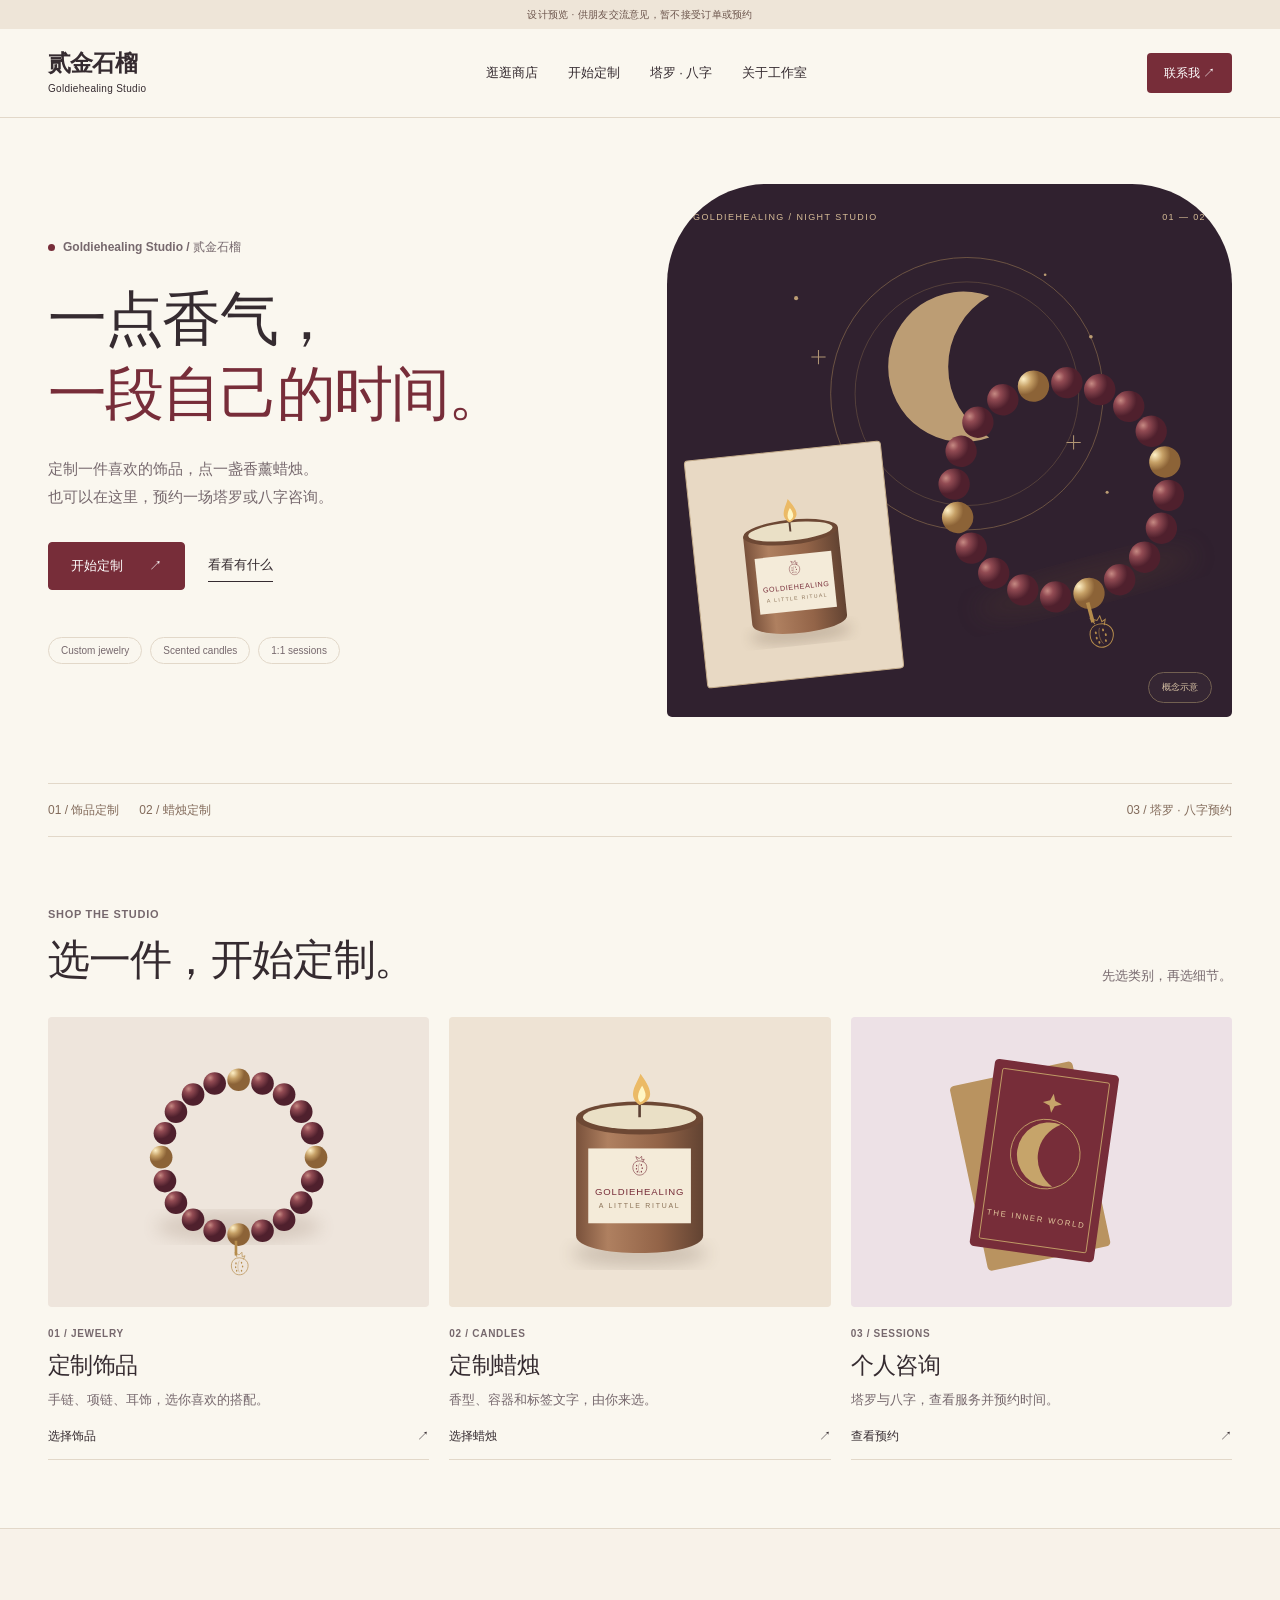
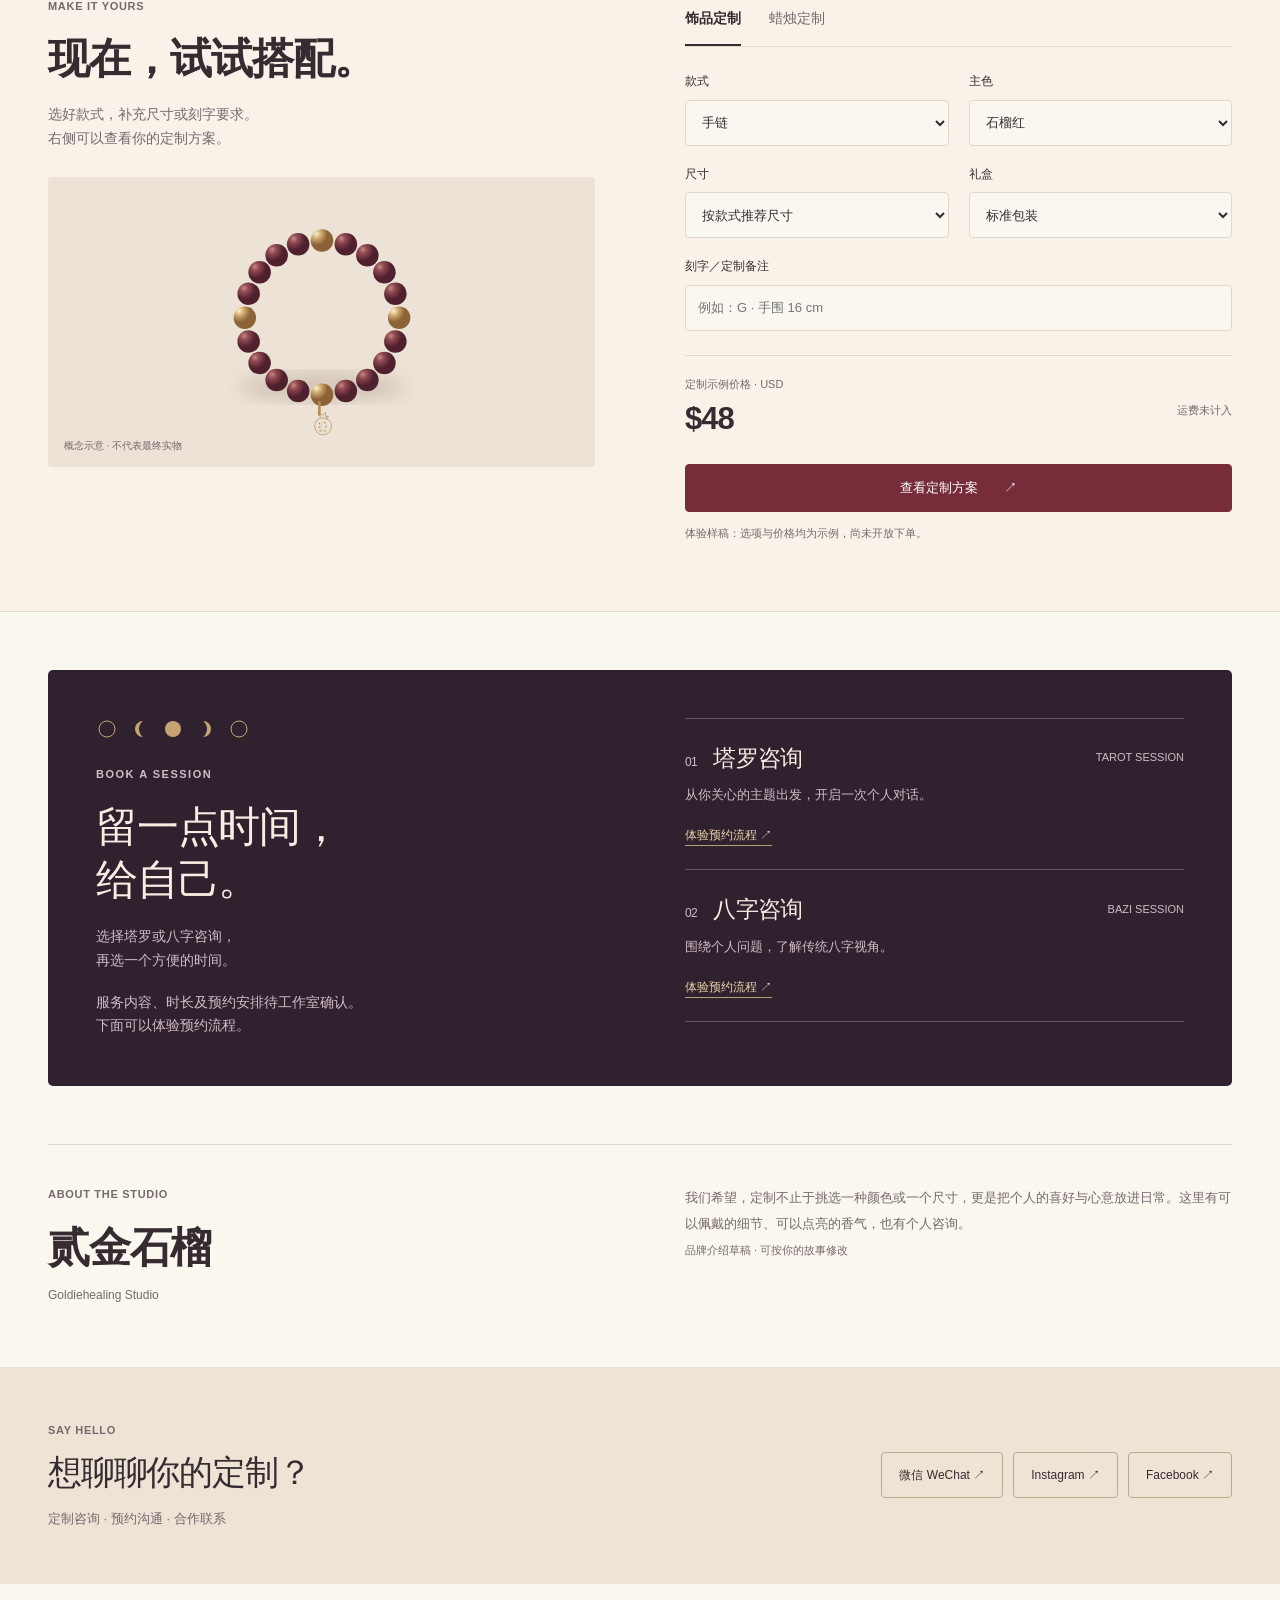
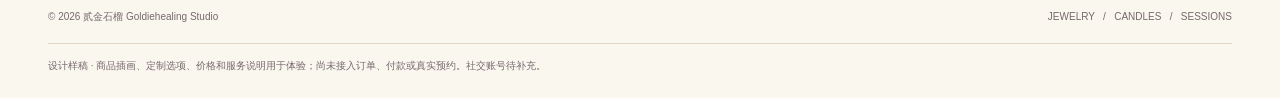
==== index.html @ edcce2a9 "Add files via upload" ====
<!doctype html>
<html lang="zh-CN">
<head>
<meta charset="utf-8"><meta name="viewport" content="width=device-width,initial-scale=1"><meta name="description" content="贰金石榴 Goldiehealing Studio · 饰品、蜡烛与个人咨询的网站设计样稿。"><meta name="robots" content="noindex,nofollow">
<title>贰金石榴 · Goldiehealing Studio</title>
<style>
:root{--paper:#faf7ef;--ink:#352b30;--muted:#76686d;--red:#772d39;--gold:#b38e50;--line:#e2d8c9;--font:-apple-system,BlinkMacSystemFont,"Helvetica Neue","PingFang SC","Microsoft YaHei",sans-serif}
*{box-sizing:border-box}html{scroll-behavior:smooth;scroll-padding-top:110px}body{margin:0;background:var(--paper);color:var(--ink);font:15px/1.7 var(--font);-webkit-font-smoothing:antialiased}button,input,select{font:inherit}button,a,input,select{touch-action:manipulation}button{cursor:pointer}a{color:inherit;text-decoration:none}button:focus-visible,a:focus-visible,input:focus-visible,select:focus-visible{outline:3px solid var(--red);outline-offset:4px}h1,h2,h3,p{margin:0}h1,h2,h3,.serif{font-family:var(--font);font-style:normal}h2{font-size:clamp(28px,3.3vw,44px);font-weight:600;line-height:1.25;letter-spacing:-1.2px}h3{font-size:23px;line-height:1.4;font-weight:550;letter-spacing:-.6px}p{color:var(--muted)}.wrap{width:min(1280px,calc(100% - 96px));margin:auto}.eyebrow{font-size:11px;font-weight:550;letter-spacing:.7px;text-transform:uppercase;margin-bottom:18px;color:var(--muted)}.header{background:#faf7eff2;backdrop-filter:blur(14px);position:sticky;top:0;z-index:10;border-bottom:1px solid var(--line)}.nav{display:flex;justify-content:space-between;align-items:center;gap:25px;min-height:88px}.brand{display:flex;align-items:center;gap:10px}.brand-mark{display:none}.brand-name{font-size:23px;letter-spacing:-.8px;font-weight:650;line-height:1.3}.brand-sub{font-size:10px;letter-spacing:.3px;margin-top:2px}.navlinks{display:flex;gap:30px;font-size:13px}.navlinks a:hover{color:var(--red)}.nav-cta{font-size:12px;background:var(--ink);color:white;padding:10px 17px;border-radius:4px}.hero{display:grid;grid-template-columns:1fr 1fr;gap:54px;align-items:center;padding:58px 0 60px}.hero h1{font-size:clamp(44px,4.6vw,68px);font-weight:600;letter-spacing:-2.8px;line-height:1.16;margin:23px 0}.hero h1 span{color:var(--red)}.hero-copy>p{font-size:15px;line-height:1.9;max-width:370px}.hero .eyebrow{display:flex;gap:8px;align-items:center;color:var(--ink);font-size:12px;text-transform:none;letter-spacing:0}.status-dot{width:7px;height:7px;border-radius:50%;background:var(--red)}.actions{display:flex;align-items:center;gap:23px;flex-wrap:wrap;margin-top:30px}.btn{display:inline-flex;align-items:center;justify-content:center;gap:26px;min-height:48px;padding:12px 22px;border:1px solid var(--red);border-radius:4px;background:var(--red);color:#fff;font-size:13px;font-weight:550}.btn:hover{background:#622231;border-color:#622231}.text-link{font-size:13px;border-bottom:1px solid var(--ink);padding:5px 0}.hero-foot{margin-top:47px;display:flex;gap:8px;flex-wrap:wrap}.hero-foot span{border:1px solid var(--line);border-radius:30px;padding:4px 12px;font-size:10px;color:var(--muted)}.hero-art{background:#ebe9ef;aspect-ratio:1.12;position:relative;overflow:hidden;border-radius:5px;padding:24px}.object-label{display:flex;align-items:center;justify-content:space-between;font-size:10px;letter-spacing:.8px;position:relative;z-index:1}.hero-object{position:absolute;width:66%;height:80%;right:-1%;top:4%;transform:rotate(-16deg)}.hero-note{position:absolute;left:24px;bottom:24px;font-size:11px;line-height:1.7;color:#525158}.hero-note strong{font-size:19px;color:var(--ink);display:block;font-weight:550;letter-spacing:-.5px}.mini-object{position:absolute;background:#e2edda;width:35%;height:48%;bottom:35px;left:25px;border-radius:4px;transform:rotate(-7deg);display:grid;place-items:center}.mini-object svg{width:100%;height:100%}.hero-badge{position:absolute;right:20px;bottom:20px;border-radius:30px;padding:7px 13px;background:#fff;font-size:10px}.ribbon{border-top:1px solid var(--line);border-bottom:1px solid var(--line);display:flex;justify-content:space-between;gap:20px;padding:16px 0;font-size:12px;color:var(--muted)}.ribbon span:last-child{margin-left:auto}.section{padding:68px 0}.section-head{display:flex;align-items:end;justify-content:space-between;gap:24px;margin-bottom:30px}.section-head p{font-size:13px}.section-head .eyebrow{margin-bottom:10px}.cards{display:grid;grid-template-columns:repeat(3,1fr);gap:20px}.card-art{height:290px;display:grid;place-items:center;overflow:hidden;border-radius:4px;background:#eee5dc;transition:background .2s}.card:nth-child(2) .card-art{background:#eee3d4}.card:nth-child(3) .card-art{background:#ede1e6}.card-art svg{width:90%;height:90%;transition:transform .25s}.card-art:hover svg{transform:scale(1.04)}.card-body{padding:18px 0 0}.card-body .eyebrow{font-size:10px;margin-bottom:7px}.card-body p{font-size:13px;margin:8px 0 15px}.card-link{font-size:12px;display:flex;justify-content:space-between;align-items:center;border-bottom:1px solid var(--line);padding-bottom:12px}.custom-section{background:#fff;border-top:1px solid var(--line);border-bottom:1px solid var(--line)}.custom-grid{display:grid;grid-template-columns:1fr 1fr;gap:90px;align-items:start}.custom-intro p{font-size:14px;margin-top:17px}.preview{position:relative;margin-top:26px;min-height:290px;background:#eee6dd;border-radius:4px;display:grid;place-items:center}.preview svg{width:260px;height:260px}.preview-caption{position:absolute;bottom:13px;left:16px;font-size:10px;color:var(--muted)}.tabs{display:flex;border-bottom:1px solid var(--line);gap:28px;margin-bottom:24px}.tab{padding:10px 0 14px;border:0;border-bottom:2px solid transparent;background:none;font-size:14px;color:var(--muted)}.tab.active{border-bottom-color:var(--ink);color:var(--ink);font-weight:600}.form-grid{display:grid;grid-template-columns:1fr 1fr;gap:18px 20px}.field{display:flex;flex-direction:column;gap:8px;font-size:12px}.field.full{grid-column:1/-1}.field input,.field select{font-size:13px;width:100%;min-width:0;background:#faf7f1;border:1px solid var(--line);border-radius:4px;padding:10px 12px;height:46px;color:var(--ink)}.price-row{display:flex;justify-content:space-between;align-items:center;padding-top:19px;margin:24px 0 18px;border-top:1px solid var(--line)}.price{font-family:var(--font);font-size:31px;font-weight:550;letter-spacing:-1px}.small{font-size:11px;color:var(--muted)}.wide{width:100%}.booking{display:grid;grid-template-columns:1fr 1fr;gap:90px}.booking-copy p{font-size:14px;margin-top:18px;max-width:350px}.service{padding:23px 0;border-bottom:1px solid var(--line)}.service:first-child{border-top:1px solid var(--line)}.service-heading{display:flex;justify-content:space-between;align-items:center;gap:10px}.service-number{font:12px var(--font);color:var(--muted);margin-right:16px}.service p{font-size:13px;margin:10px 0 15px}.service button{padding:0;border:0;border-bottom:1px solid var(--ink);background:none;font-size:12px;color:var(--ink)}.about{display:grid;grid-template-columns:1fr 1fr;gap:90px;border-top:1px solid var(--line);padding:40px 0 60px}.about p{font-size:13px;line-height:2}.about .serif{font-size:12px;margin-top:8px}.contact{background:#eee4d6;padding:54px 0;color:var(--ink)}.contact-grid{display:flex;justify-content:space-between;align-items:center;gap:35px}.contact h2{font-size:34px}.contact .eyebrow{margin-bottom:12px}.socials{display:flex;gap:10px;flex-wrap:wrap}.socials button{border:1px solid #beaa8c;background:none;color:var(--ink);border-radius:4px;padding:12px 17px;font-size:12px;min-height:46px}.socials button:hover{background:#e1d2bd}footer{font-size:10px;color:var(--muted);padding:24px 0}.footer-row{display:flex;justify-content:space-between;gap:20px}.notice{font-size:10px;border-top:1px solid var(--line);padding-top:13px;margin-top:18px}dialog{border:1px solid var(--line);border-radius:8px;padding:28px;background:#fff;color:var(--ink);width:min(480px,calc(100% - 32px));max-height:90vh;overflow:auto}dialog::backdrop{background:#20222266;backdrop-filter:blur(4px)}.dialog-head{display:flex;justify-content:space-between;align-items:center;gap:14px;margin-bottom:20px}.close{border:0;background:none;font-size:27px;padding:4px 8px}.summary{padding:17px;background:#f4ede3;white-space:pre-line;margin:18px 0;font-size:14px;border-radius:4px}.dialog-note{font-size:12px;margin:14px 0}#booking-result{font-size:13px;color:var(--red);margin-top:15px}[hidden]{display:none!important}
@media(min-width:1500px){.hero{padding:80px 0}.hero h1{font-size:72px}}@media(max-width:950px){.wrap{width:calc(100% - 48px)}.navlinks{gap:18px}.hero{gap:30px}.hero h1{font-size:45px}.custom-grid,.booking,.about{gap:40px}.card-art{height:240px}.contact-grid{align-items:start;flex-direction:column}.hero-note{display:none}.mini-object{bottom:22px}.hero-art{padding:18px}}@media(max-width:650px){html{scroll-padding-top:145px}.wrap{width:calc(100% - 36px)}.nav{flex-wrap:wrap;gap:15px;min-height:105px;padding:16px 0 12px}.brand-name{font-size:22px}.brand-sub{font-size:9px}.navlinks{order:3;width:100%;justify-content:space-between;gap:8px;font-size:12px}.nav-cta{padding:8px 12px;font-size:11px}.hero{grid-template-columns:1fr;padding:32px 0;gap:28px}.hero h1{font-size:46px;letter-spacing:-2px;margin:18px 0}.hero-copy>p{font-size:14px}.hero-foot{margin-top:22px}.hero-art{aspect-ratio:1.2}.hero-note{display:block;left:18px;bottom:15px;font-size:9px}.hero-note strong{font-size:15px}.mini-object{bottom:32px;left:18px}.hero-badge{font-size:9px;right:13px;bottom:13px}.hero-object{right:0}.ribbon{font-size:10px;gap:8px;padding:13px 0}.ribbon span:last-child{margin-left:0}.section{padding:45px 0}.section-head{align-items:start;gap:12px}.section-head p{font-size:11px;max-width:120px}.section-head h2{font-size:29px}.cards{grid-template-columns:1fr;gap:23px}.card{display:grid;grid-template-columns:44% 1fr;gap:17px;align-items:center}.card-art{height:185px}.card-body{padding:0}.card-body h3{font-size:21px}.card-body p{font-size:12px;margin:8px 0 12px}.card-body .eyebrow{font-size:9px}.card-link{font-size:11px}.custom-grid,.booking,.about{grid-template-columns:1fr;gap:28px}.custom-intro h2 br{display:none}.preview{min-height:250px}.preview svg{width:235px;height:235px}.form-grid{gap:15px}.booking-copy h2{font-size:32px}.service-heading h3{font-size:22px}.about{padding:30px 0 40px;gap:18px}.contact{padding:38px 0}.contact h2{font-size:29px}.socials{gap:8px}.socials button{padding:10px 13px}.footer-row{flex-direction:column;gap:8px}}
@media(prefers-reduced-motion:reduce){html{scroll-behavior:auto}.card-art svg{transition:none}}

/* Warm palette with a moonlit studio atmosphere. */
.nav-cta{background:var(--red)}.hero{padding-top:66px;padding-bottom:66px}.hero h1{font-weight:500;letter-spacing:-1.8px;line-height:1.28}.hero .eyebrow{color:var(--muted)}.hero-art{background:#30212f;aspect-ratio:1.06;border-radius:100px 100px 5px 5px;padding:26px;color:#e9d9bb}.object-label{font-size:9px;letter-spacing:1.4px;color:#d6bc97}.hero-object{width:64%;height:73%;right:-2%;top:22%;z-index:2;transform:rotate(-15deg)}.mini-object{background:#e8d9c4;width:35%;height:43%;bottom:38px;left:28px;z-index:2;transform:rotate(-6deg);border:1px solid #c5ad8c}.hero-badge{background:#352633;color:#dac5a7;border:1px solid #726051;z-index:3;bottom:14px;font-size:9px}.moon-scene{position:absolute;inset:8% 6%;width:88%;height:82%;opacity:.88}.ribbon{color:#826a5a}.custom-section{background:#f8f2e9}.preview{background:#ece2d6}.booking{background:#30212f;color:#f7ede2;border-radius:5px;margin-top:58px;margin-bottom:58px;padding:48px}.booking h2{font-weight:450}.booking p,.booking .small,.booking .eyebrow,.booking .service-number{color:#d2bcc6}.booking .service{border-color:#64505e}.booking .service button{color:#ead3ab;border-color:#b99c74}.booking .eyebrow{letter-spacing:1.5px}.section-head h2{font-weight:500}.contact h2{font-weight:500}.moon-phases{display:block;margin-bottom:25px;width:154px;height:22px;color:#c6a373}.review-banner{text-align:center;font-size:10px;background:#eee5d8;color:#6c554c;padding:6px 14px;letter-spacing:.3px}
@media(max-width:950px){.booking{gap:32px;padding:32px}.hero-art{padding:20px;border-radius:65px 65px 4px 4px}}
@media(max-width:650px){.hero{padding:30px 0}.hero h1{font-size:43px}.hero-art{aspect-ratio:1.13;border-radius:75px 75px 4px 4px}.mini-object{left:22px;bottom:32px}.booking{padding:27px 22px;margin-top:34px;margin-bottom:34px}.hero-object{top:19%}.review-banner{font-size:9px}}
</style>
</head>
<body>
<div class="review-banner">设计预览 · 供朋友交流意见，暂不接受订单或预约</div>
<svg aria-hidden="true" style="position:absolute;width:0;height:0;overflow:hidden"><defs>
<radialGradient id="redBead" cx="30%" cy="25%"><stop stop-color="#c68a83"/><stop offset=".36" stop-color="#924b53"/><stop offset="1" stop-color="#4f202d"/></radialGradient>
<radialGradient id="goldBead" cx="25%" cy="20%"><stop stop-color="#fff1c7"/><stop offset=".5" stop-color="#c6a066"/><stop offset="1" stop-color="#8c6337"/></radialGradient>
<linearGradient id="glass"><stop stop-color="#79513b"/><stop offset=".25" stop-color="#af8060"/><stop offset=".65" stop-color="#936448"/><stop offset="1" stop-color="#624332"/></linearGradient>
<linearGradient id="bg" x2="1" y2="1"><stop stop-color="#f1e7d9"/><stop offset="1" stop-color="#cbb399"/></linearGradient>
<filter id="shadow"><feGaussianBlur stdDeviation="10"/></filter>
<symbol id="pomegranate" viewBox="0 0 60 70"><path d="M23 16 17 3 29 10 37 2 38 15 46 12 41 23" fill="none" stroke="currentColor" stroke-width="2"/><path d="M30 18C4 17 1 48 15 61c9 9 26 8 35-5C61 39 53 19 30 18Z" fill="none" stroke="currentColor" stroke-width="2"/><path d="M30 26c-6 9-6 26 0 34" fill="none" stroke="currentColor"/><g fill="currentColor"><ellipse cx="20" cy="34" rx="2" ry="3"/><ellipse cx="19" cy="45" rx="2" ry="3"/><ellipse cx="22" cy="55" rx="2" ry="3"/><ellipse cx="36" cy="32" rx="2" ry="3"/><ellipse cx="39" cy="43" rx="2" ry="3"/><ellipse cx="36" cy="55" rx="2" ry="3"/></g></symbol>
<symbol id="bracelet" viewBox="0 0 300 300"><ellipse cx="150" cy="225" rx="95" ry="17" fill="#674831" opacity=".18" filter="url(#shadow)"/><g id="bead-ring"></g><path d="M147 241v17" stroke="#b58c4c" stroke-width="3"/><use href="#pomegranate" x="139" y="253" width="24" height="29" style="color:#b58c4c"/></symbol>
<symbol id="candle" viewBox="0 0 300 300"><ellipse cx="150" cy="256" rx="78" ry="15" fill="#493528" opacity=".2" filter="url(#shadow)"/><path d="M77 100v135c0 27 146 27 146 0V100" fill="url(#glass)"/><ellipse cx="150" cy="100" rx="73" ry="19" fill="#6d4834"/><ellipse cx="150" cy="99" rx="65" ry="14" fill="#eae0c6"/><path d="M150 99V83" stroke="#5b4033" stroke-width="3"/><path d="M150 85C134 74 148 59 151 49c12 17 18 29-1 36" fill="#ebba66"/><path d="M151 82c-6-5-1-15 2-19 5 9 6 15-2 19" fill="#fff6c3"/><rect x="91" y="135" width="118" height="86" fill="#f4ebd9"/><use href="#pomegranate" x="140" y="143" width="20" height="24" style="color:#772d39"/><text x="150" y="188" text-anchor="middle" font-family="Helvetica Neue,Arial,sans-serif" font-size="11" fill="#772d39" letter-spacing="1">GOLDIEHEALING</text><text x="150" y="204" text-anchor="middle" font-family="Helvetica Neue,Arial,sans-serif" font-size="8" fill="#8c7358" letter-spacing="2">A LITTLE RITUAL</text></symbol>
<symbol id="tarot" viewBox="0 0 300 300"><g transform="rotate(-12 150 150)"><rect x="64" y="44" width="144" height="217" rx="5" fill="#b99360"/></g><g transform="rotate(8 150 150)"><rect x="81" y="40" width="144" height="217" rx="5" fill="#772d39"/><rect x="91" y="50" width="124" height="197" rx="2" fill="none" stroke="#c6a46a"/><circle cx="153" cy="141" r="40" fill="none" stroke="#c6a46a"/><path d="M166 105a37 37 0 1 0 0 72 41 41 0 0 1 0-72" fill="#c6a46a"/><path d="m153 71 3 8 8 3-8 3-3 8-3-8-8-3 8-3Z" fill="#c6a46a"/><text x="153" y="219" text-anchor="middle" fill="#e3c89d" font-size="9" font-family="Helvetica Neue,Arial,sans-serif" letter-spacing="2">THE INNER WORLD</text></g></symbol>
</defs></svg>

<header class="header"><nav class="wrap nav" aria-label="主导航"><a class="brand" href="#home" aria-label="贰金石榴首页"><svg class="brand-mark" style="color:var(--red)" aria-hidden="true"><use href="#pomegranate"/></svg><div><div class="brand-name">贰金石榴</div><div class="brand-sub">Goldiehealing Studio</div></div></a><div class="navlinks"><a href="#collections">逛逛商店</a><a href="#customize">开始定制</a><a href="#sessions">塔罗 · 八字</a><a href="#about">关于工作室</a></div><a class="nav-cta" href="#contact">联系我 ↗</a></nav></header>
<main id="home">
<section class="wrap hero"><div class="hero-copy"><div class="eyebrow"><span class="status-dot"></span> Goldiehealing Studio / 贰金石榴</div><h1>一点香气，<br><span>一段自己的时间。</span></h1><p>定制一件喜欢的饰品，点一盏香薰蜡烛。<br>也可以在这里，预约一场塔罗或八字咨询。</p><div class="actions"><a class="btn" href="#customize">开始定制 <span>↗</span></a><a class="text-link" href="#collections">看看有什么</a></div><div class="hero-foot"><span>Custom jewelry</span><span>Scented candles</span><span>1:1 sessions</span></div></div><div class="hero-art"><svg class="moon-scene" viewBox="0 0 460 430" aria-hidden="true"><circle cx="247" cy="164" r="134" fill="none" stroke="#987952" stroke-width=".65"/><circle cx="247" cy="164" r="110" fill="none" stroke="#987952" stroke-width=".4"/><path d="M269 68a74 74 0 1 0 0 139 80 80 0 0 1 0-139" fill="#d0af7e"/><g fill="#d0af7e"><circle cx="79" cy="70" r="2"/><circle cx="369" cy="108" r="1.8"/><circle cx="385" cy="261" r="1.5"/><circle cx="98" cy="290" r="1.2"/><circle cx="324" cy="47" r="1.3"/></g><path d="M101 121v14m-7-7h14M352 205v14m-7-7h14" stroke="#c4a77f" stroke-width="1"/></svg><div class="object-label"><span>GOLDIEHEALING / NIGHT STUDIO</span><span>01 — 02</span></div><svg class="hero-object" viewBox="0 0 300 300" role="img" aria-label="莓果色串珠饰品概念插画"><use href="#bracelet"/></svg><div class="mini-object"><svg viewBox="0 0 300 300" role="img" aria-label="定制蜡烛概念插画"><use href="#candle"/></svg></div><span class="hero-badge">概念示意</span></div></section>
<div class="wrap ribbon"><span>01 / 饰品定制</span><span>02 / 蜡烛定制</span><span>03 / 塔罗 · 八字预约</span></div>
<section class="wrap section" id="collections"><div class="section-head"><div><div class="eyebrow">Shop the studio</div><h2>选一件，开始定制。</h2></div><p>先选类别，再选细节。</p></div><div class="cards">
<article class="card"><a href="#customize" class="card-art" data-kind="jewelry" aria-label="体验饰品定制"><svg role="img" aria-label="石榴红珠串概念插画"><use href="#bracelet"/></svg></a><div class="card-body"><div class="eyebrow">01 / Jewelry</div><h3>定制饰品</h3><p>手链、项链、耳饰，选你喜欢的搭配。</p><a class="card-link" href="#customize" data-kind="jewelry">选择饰品 <span>↗</span></a></div></article>
<article class="card"><a href="#customize" class="card-art"  data-kind="candle" aria-label="体验蜡烛定制"><svg role="img" aria-label="定制蜡烛概念插画"><use href="#candle"/></svg></a><div class="card-body"><div class="eyebrow">02 / Candles</div><h3>定制蜡烛</h3><p>香型、容器和标签文字，由你来选。</p><a class="card-link" href="#customize" data-kind="candle">选择蜡烛 <span>↗</span></a></div></article>
<article class="card"><a href="#sessions" class="card-art"  aria-label="查看个人咨询"><svg role="img" aria-label="月亮塔罗牌概念插画"><use href="#tarot"/></svg></a><div class="card-body"><div class="eyebrow">03 / Sessions</div><h3>个人咨询</h3><p>塔罗与八字，查看服务并预约时间。</p><a class="card-link" href="#sessions">查看预约 <span>↗</span></a></div></article>
</div></section>
<section class="custom-section section" id="customize"><div class="wrap custom-grid"><div class="custom-intro"><div class="eyebrow">Make it yours</div><h2>现在，试试搭配。</h2><p>选好款式，补充尺寸或刻字要求。<br>右侧可以查看你的定制方案。</p><div class="preview"><svg role="img" id="preview-svg" aria-label="定制示意插画"><use id="preview-use" href="#bracelet"/></svg><span class="preview-caption">概念示意 · 不代表最终实物</span></div></div><div><div class="tabs" role="group" aria-label="定制商品类别"><button class="tab active" id="jewelry-tab" aria-pressed="true" type="button">饰品定制</button><button class="tab" id="candle-tab" aria-pressed="false" type="button">蜡烛定制</button></div><form id="custom-form"><div class="form-grid" id="custom-fields"></div><div class="price-row"><div><div class="small">定制示例价格 · USD</div><output class="price" id="price" aria-live="polite">$48</output></div><span class="small">运费未计入</span></div><button class="btn wide" type="submit">查看定制方案 <span>↗</span></button><p class="small" style="margin-top:12px">体验样稿：选项与价格均为示例，尚未开放下单。</p></form></div></div></section>
<section class="wrap section booking" id="sessions"><div class="booking-copy"><svg class="moon-phases" viewBox="0 0 154 22" aria-hidden="true"><circle cx="11" cy="11" r="8" stroke="currentColor" fill="none"/><path d="M47 3a8 8 0 1 0 0 16 10 10 0 0 1 0-16" fill="currentColor"/><circle cx="77" cy="11" r="8" fill="currentColor"/><path d="M107 3a8 8 0 1 1 0 16 10 10 0 0 0 0-16" fill="currentColor"/><circle cx="143" cy="11" r="8" stroke="currentColor" fill="none"/></svg><div class="eyebrow">Book a session</div><h2>留一点时间，<br>给自己。</h2><p>选择塔罗或八字咨询，<br>再选一个方便的时间。</p><p class="small">服务内容、时长及预约安排待工作室确认。<br>下面可以体验预约流程。</p></div><div><article class="service"><div class="service-heading"><h3><span class="service-number">01</span>塔罗咨询</h3><span class="small">TAROT SESSION</span></div><p>从你关心的主题出发，开启一次个人对话。</p><button type="button" data-service="塔罗咨询">体验预约流程 ↗</button></article><article class="service"><div class="service-heading"><h3><span class="service-number">02</span>八字咨询</h3><span class="small">BAZI SESSION</span></div><p>围绕个人问题，了解传统八字视角。</p><button type="button" data-service="八字咨询">体验预约流程 ↗</button></article></div></section>
<section class="wrap about" id="about"><div><div class="eyebrow">About the studio</div><h2>贰金石榴</h2><p class="serif">Goldiehealing Studio</p></div><p>我们希望，定制不止于挑选一种颜色或一个尺寸，更是把个人的喜好与心意放进日常。这里有可以佩戴的细节、可以点亮的香气，也有个人咨询。<br><span class="small">品牌介绍草稿 · 可按你的故事修改</span></p></section>
<section class="contact" id="contact"><div class="wrap contact-grid"><div><div class="eyebrow">Say hello</div><h2>想聊聊你的定制？</h2><p style="margin-top:14px;font-size:13px">定制咨询 · 预约沟通 · 合作联系</p></div><div class="socials"><button type="button" data-social="微信">微信 WeChat ↗</button><button type="button" data-social="Instagram">Instagram ↗</button><button type="button" data-social="Facebook">Facebook ↗</button></div></div></section>
</main><footer class="wrap"><div class="footer-row"><span>© <span id="year"></span> 贰金石榴 Goldiehealing Studio</span><span>JEWELRY &nbsp; / &nbsp; CANDLES &nbsp; / &nbsp; SESSIONS</span></div><div class="notice">设计样稿 · 商品插画、定制选项、价格和服务说明用于体验；尚未接入订单、付款或真实预约。社交账号待补充。</div></footer>
<dialog id="summary-dialog" aria-labelledby="summary-title"><div class="dialog-head"><h3 id="summary-title">你的定制方案</h3><button class="close" type="button" aria-label="关闭">×</button></div><div class="summary" id="summary-text"></div><p class="dialog-note">这是一份预览，没有创建订单或产生费用。正式网站将接入订单与付款。</p><button class="btn wide close-action" type="button">继续调整</button></dialog>
<dialog id="booking-dialog" aria-labelledby="booking-title"><div class="dialog-head"><h3 id="booking-title">预约体验</h3><button class="close" type="button" aria-label="关闭">×</button></div><form id="booking-form"><div class="form-grid"><label class="field full">咨询服务<input id="booking-service" readonly></label><label class="field full">你希望的日期<input id="booking-date" type="date" required></label><label class="field full">时间偏好<select id="booking-time"><option>上午 09:00–12:00</option><option>下午 14:00–18:00</option><option>晚上 19:00–21:00</option></select></label></div><p class="dialog-note">时间按北京时间（UTC+8）显示。这里仅演示流程，未连接真实可预约日历。</p><button type="submit" class="btn wide">预览预约信息</button><p id="booking-result" role="status"></p></form></dialog>
<dialog id="social-dialog" aria-labelledby="social-title"><div class="dialog-head"><h3 id="social-title">联系工作室</h3><button class="close" type="button" aria-label="关闭">×</button></div><p id="social-description"></p><p class="dialog-note">联系方式补充后，这里会显示微信二维码，或打开工作室的社交主页。</p></dialog>
<script>
const NS='http://www.w3.org/2000/svg';
for(let i=0;i<20;i++){const a=i*Math.PI/10;const bead=document.createElementNS(NS,'circle');bead.setAttribute('cx',150+89*Math.cos(a));bead.setAttribute('cy',145+89*Math.sin(a));bead.setAttribute('r',13);bead.setAttribute('fill',i%5===0?'url(#goldBead)':'url(#redBead)');document.getElementById('bead-ring').appendChild(bead)}
let kind='jewelry';
const configs={jewelry:{base:48,art:'bracelet',title:'饰品定制',fields:[['款式','style',['手链','项链','耳饰']],['主色','color',['石榴红','奶油白','淡金色']],['尺寸','size',['按款式推荐尺寸','填写在备注中']],['礼盒','gift',['标准包装','礼盒包装 + $8']]]},candle:{base:32,art:'candle',title:'蜡烛定制',fields:[['香型','scent',['木质调','花香调','无香']],['容量','volume',['150 g','250 g + $12']],['容器','vessel',['琥珀色玻璃','奶油白陶瓷 + $6']],['礼盒','gift',['标准包装','礼盒包装 + $8']]]}};
const drafts={};
function currentValues(){return Object.fromEntries(new FormData(document.getElementById('custom-form')))}
function amount(){const v=currentValues();return configs[kind].base+(v.gift==='礼盒包装 + $8'?8:0)+(v.volume==='250 g + $12'?12:0)+(v.vessel==='奶油白陶瓷 + $6'?6:0)}
function updatePreview(){document.getElementById('price').textContent='$'+amount();const v=currentValues();const preview=document.getElementById('preview-svg');preview.style.filter=kind==='jewelry'&&v.color==='奶油白'?'saturate(.25) brightness(1.4)':kind==='jewelry'&&v.color==='淡金色'?'sepia(.8) saturate(.8) brightness(1.2)':'none';preview.setAttribute('aria-label',configs[kind].title+'通用概念插画，非成品预览')}
function renderFields(next){drafts[kind]=currentValues();kind=next;const config=configs[kind];const fields=document.getElementById('custom-fields');fields.replaceChildren();for(const [label,name,options]of config.fields){const l=document.createElement('label');l.className='field';l.append(document.createTextNode(label));const s=document.createElement('select');s.name=name;for(const text of options){const o=document.createElement('option');o.textContent=text;s.append(o)}if(drafts[kind]?.[name])s.value=drafts[kind][name];l.append(s);fields.append(l)}const l=document.createElement('label');l.className='field full';l.append(document.createTextNode(kind==='jewelry'?'刻字／定制备注':'标签文字／定制备注'));const input=document.createElement('input');input.name='note';input.maxLength=60;input.placeholder=kind==='jewelry'?'例如：G · 手围 16 cm':'例如：A little light, just for you';input.value=drafts[kind]?.note||'';l.append(input);fields.append(l);for(const k of ['jewelry','candle']){const b=document.getElementById(k+'-tab');b.classList.toggle('active',k===kind);b.setAttribute('aria-pressed',String(k===kind))}document.getElementById('preview-use').setAttribute('href','#'+config.art);updatePreview()}
document.getElementById('jewelry-tab').addEventListener('click',()=>renderFields('jewelry'));document.getElementById('candle-tab').addEventListener('click',()=>renderFields('candle'));document.querySelectorAll('[data-kind]').forEach(a=>a.addEventListener('click',()=>renderFields(a.dataset.kind)));document.getElementById('custom-form').addEventListener('change',updatePreview);
document.getElementById('custom-form').addEventListener('submit',e=>{e.preventDefault();const v=currentValues();document.getElementById('summary-text').textContent=[configs[kind].title,...configs[kind].fields.map(([l,n])=>l+'：'+v[n]),'备注：'+(v.note.trim()||'无'),'示例总价：USD $'+amount()+'（未含运费）'].join('\n');document.getElementById('summary-dialog').showModal()});
document.querySelectorAll('dialog').forEach(d=>{d.querySelectorAll('.close,.close-action').forEach(b=>b.addEventListener('click',()=>d.close()));d.addEventListener('click',e=>{if(e.target===d){const r=d.getBoundingClientRect();if(e.clientX<r.left||e.clientX>r.right||e.clientY<r.top||e.clientY>r.bottom)d.close()}})});
document.querySelectorAll('[data-service]').forEach(b=>b.addEventListener('click',()=>{document.getElementById('booking-form').reset();document.getElementById('booking-service').value=b.dataset.service;document.getElementById('booking-result').textContent='';document.getElementById('booking-date').min=new Intl.DateTimeFormat('en-CA',{timeZone:'Asia/Shanghai',year:'numeric',month:'2-digit',day:'2-digit'}).format(new Date());document.getElementById('booking-dialog').showModal()}));
document.getElementById('booking-form').addEventListener('submit',e=>{e.preventDefault();document.getElementById('booking-result').textContent='预约预览：'+document.getElementById('booking-service').value+' · '+document.getElementById('booking-date').value+' · '+document.getElementById('booking-time').value+'（北京时间）。此信息尚未发送，也未保留时段。'});
document.querySelectorAll('[data-social]').forEach(b=>b.addEventListener('click',()=>{document.getElementById('social-title').textContent=b.dataset.social;document.getElementById('social-description').textContent=b.dataset.social==='微信'?'微信号与二维码待工作室提供。':b.dataset.social+' 主页链接待工作室提供。';document.getElementById('social-dialog').showModal()}));
document.getElementById('year').textContent=new Date().getFullYear();renderFields('jewelry');
</script>
</body></html>
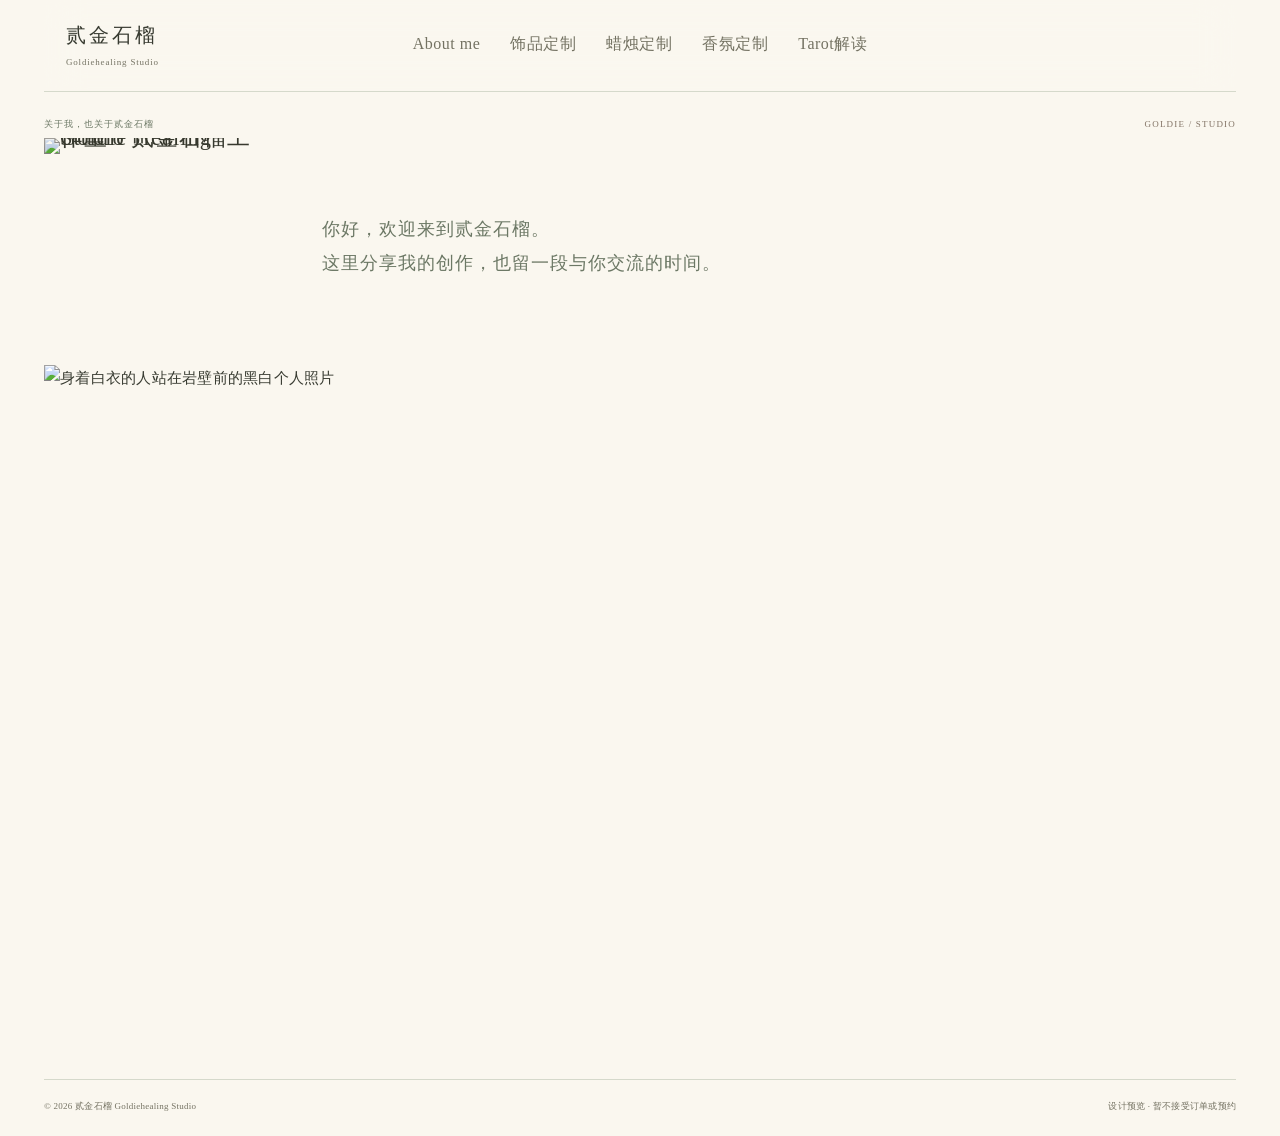
==== commit 618140ee: "Add files via upload" ====
--- a/index.html
+++ b/index.html
@@ -1,67 +1,6 @@
-<!doctype html>
-<html lang="zh-CN">
-<head>
-<meta charset="utf-8"><meta name="viewport" content="width=device-width,initial-scale=1"><meta name="description" content="贰金石榴 Goldiehealing Studio · 饰品、蜡烛与个人咨询的网站设计样稿。"><meta name="robots" content="noindex,nofollow">
-<title>贰金石榴 · Goldiehealing Studio</title>
-<style>
-:root{--paper:#faf7ef;--ink:#352b30;--muted:#76686d;--red:#772d39;--gold:#b38e50;--line:#e2d8c9;--font:-apple-system,BlinkMacSystemFont,"Helvetica Neue","PingFang SC","Microsoft YaHei",sans-serif}
-*{box-sizing:border-box}html{scroll-behavior:smooth;scroll-padding-top:110px}body{margin:0;background:var(--paper);color:var(--ink);font:15px/1.7 var(--font);-webkit-font-smoothing:antialiased}button,input,select{font:inherit}button,a,input,select{touch-action:manipulation}button{cursor:pointer}a{color:inherit;text-decoration:none}button:focus-visible,a:focus-visible,input:focus-visible,select:focus-visible{outline:3px solid var(--red);outline-offset:4px}h1,h2,h3,p{margin:0}h1,h2,h3,.serif{font-family:var(--font);font-style:normal}h2{font-size:clamp(28px,3.3vw,44px);font-weight:600;line-height:1.25;letter-spacing:-1.2px}h3{font-size:23px;line-height:1.4;font-weight:550;letter-spacing:-.6px}p{color:var(--muted)}.wrap{width:min(1280px,calc(100% - 96px));margin:auto}.eyebrow{font-size:11px;font-weight:550;letter-spacing:.7px;text-transform:uppercase;margin-bottom:18px;color:var(--muted)}.header{background:#faf7eff2;backdrop-filter:blur(14px);position:sticky;top:0;z-index:10;border-bottom:1px solid var(--line)}.nav{display:flex;justify-content:space-between;align-items:center;gap:25px;min-height:88px}.brand{display:flex;align-items:center;gap:10px}.brand-mark{display:none}.brand-name{font-size:23px;letter-spacing:-.8px;font-weight:650;line-height:1.3}.brand-sub{font-size:10px;letter-spacing:.3px;margin-top:2px}.navlinks{display:flex;gap:30px;font-size:13px}.navlinks a:hover{color:var(--red)}.nav-cta{font-size:12px;background:var(--ink);color:white;padding:10px 17px;border-radius:4px}.hero{display:grid;grid-template-columns:1fr 1fr;gap:54px;align-items:center;padding:58px 0 60px}.hero h1{font-size:clamp(44px,4.6vw,68px);font-weight:600;letter-spacing:-2.8px;line-height:1.16;margin:23px 0}.hero h1 span{color:var(--red)}.hero-copy>p{font-size:15px;line-height:1.9;max-width:370px}.hero .eyebrow{display:flex;gap:8px;align-items:center;color:var(--ink);font-size:12px;text-transform:none;letter-spacing:0}.status-dot{width:7px;height:7px;border-radius:50%;background:var(--red)}.actions{display:flex;align-items:center;gap:23px;flex-wrap:wrap;margin-top:30px}.btn{display:inline-flex;align-items:center;justify-content:center;gap:26px;min-height:48px;padding:12px 22px;border:1px solid var(--red);border-radius:4px;background:var(--red);color:#fff;font-size:13px;font-weight:550}.btn:hover{background:#622231;border-color:#622231}.text-link{font-size:13px;border-bottom:1px solid var(--ink);padding:5px 0}.hero-foot{margin-top:47px;display:flex;gap:8px;flex-wrap:wrap}.hero-foot span{border:1px solid var(--line);border-radius:30px;padding:4px 12px;font-size:10px;color:var(--muted)}.hero-art{background:#ebe9ef;aspect-ratio:1.12;position:relative;overflow:hidden;border-radius:5px;padding:24px}.object-label{display:flex;align-items:center;justify-content:space-between;font-size:10px;letter-spacing:.8px;position:relative;z-index:1}.hero-object{position:absolute;width:66%;height:80%;right:-1%;top:4%;transform:rotate(-16deg)}.hero-note{position:absolute;left:24px;bottom:24px;font-size:11px;line-height:1.7;color:#525158}.hero-note strong{font-size:19px;color:var(--ink);display:block;font-weight:550;letter-spacing:-.5px}.mini-object{position:absolute;background:#e2edda;width:35%;height:48%;bottom:35px;left:25px;border-radius:4px;transform:rotate(-7deg);display:grid;place-items:center}.mini-object svg{width:100%;height:100%}.hero-badge{position:absolute;right:20px;bottom:20px;border-radius:30px;padding:7px 13px;background:#fff;font-size:10px}.ribbon{border-top:1px solid var(--line);border-bottom:1px solid var(--line);display:flex;justify-content:space-between;gap:20px;padding:16px 0;font-size:12px;color:var(--muted)}.ribbon span:last-child{margin-left:auto}.section{padding:68px 0}.section-head{display:flex;align-items:end;justify-content:space-between;gap:24px;margin-bottom:30px}.section-head p{font-size:13px}.section-head .eyebrow{margin-bottom:10px}.cards{display:grid;grid-template-columns:repeat(3,1fr);gap:20px}.card-art{height:290px;display:grid;place-items:center;overflow:hidden;border-radius:4px;background:#eee5dc;transition:background .2s}.card:nth-child(2) .card-art{background:#eee3d4}.card:nth-child(3) .card-art{background:#ede1e6}.card-art svg{width:90%;height:90%;transition:transform .25s}.card-art:hover svg{transform:scale(1.04)}.card-body{padding:18px 0 0}.card-body .eyebrow{font-size:10px;margin-bottom:7px}.card-body p{font-size:13px;margin:8px 0 15px}.card-link{font-size:12px;display:flex;justify-content:space-between;align-items:center;border-bottom:1px solid var(--line);padding-bottom:12px}.custom-section{background:#fff;border-top:1px solid var(--line);border-bottom:1px solid var(--line)}.custom-grid{display:grid;grid-template-columns:1fr 1fr;gap:90px;align-items:start}.custom-intro p{font-size:14px;margin-top:17px}.preview{position:relative;margin-top:26px;min-height:290px;background:#eee6dd;border-radius:4px;display:grid;place-items:center}.preview svg{width:260px;height:260px}.preview-caption{position:absolute;bottom:13px;left:16px;font-size:10px;color:var(--muted)}.tabs{display:flex;border-bottom:1px solid var(--line);gap:28px;margin-bottom:24px}.tab{padding:10px 0 14px;border:0;border-bottom:2px solid transparent;background:none;font-size:14px;color:var(--muted)}.tab.active{border-bottom-color:var(--ink);color:var(--ink);font-weight:600}.form-grid{display:grid;grid-template-columns:1fr 1fr;gap:18px 20px}.field{display:flex;flex-direction:column;gap:8px;font-size:12px}.field.full{grid-column:1/-1}.field input,.field select{font-size:13px;width:100%;min-width:0;background:#faf7f1;border:1px solid var(--line);border-radius:4px;padding:10px 12px;height:46px;color:var(--ink)}.price-row{display:flex;justify-content:space-between;align-items:center;padding-top:19px;margin:24px 0 18px;border-top:1px solid var(--line)}.price{font-family:var(--font);font-size:31px;font-weight:550;letter-spacing:-1px}.small{font-size:11px;color:var(--muted)}.wide{width:100%}.booking{display:grid;grid-template-columns:1fr 1fr;gap:90px}.booking-copy p{font-size:14px;margin-top:18px;max-width:350px}.service{padding:23px 0;border-bottom:1px solid var(--line)}.service:first-child{border-top:1px solid var(--line)}.service-heading{display:flex;justify-content:space-between;align-items:center;gap:10px}.service-number{font:12px var(--font);color:var(--muted);margin-right:16px}.service p{font-size:13px;margin:10px 0 15px}.service button{padding:0;border:0;border-bottom:1px solid var(--ink);background:none;font-size:12px;color:var(--ink)}.about{display:grid;grid-template-columns:1fr 1fr;gap:90px;border-top:1px solid var(--line);padding:40px 0 60px}.about p{font-size:13px;line-height:2}.about .serif{font-size:12px;margin-top:8px}.contact{background:#eee4d6;padding:54px 0;color:var(--ink)}.contact-grid{display:flex;justify-content:space-between;align-items:center;gap:35px}.contact h2{font-size:34px}.contact .eyebrow{margin-bottom:12px}.socials{display:flex;gap:10px;flex-wrap:wrap}.socials button{border:1px solid #beaa8c;background:none;color:var(--ink);border-radius:4px;padding:12px 17px;font-size:12px;min-height:46px}.socials button:hover{background:#e1d2bd}footer{font-size:10px;color:var(--muted);padding:24px 0}.footer-row{display:flex;justify-content:space-between;gap:20px}.notice{font-size:10px;border-top:1px solid var(--line);padding-top:13px;margin-top:18px}dialog{border:1px solid var(--line);border-radius:8px;padding:28px;background:#fff;color:var(--ink);width:min(480px,calc(100% - 32px));max-height:90vh;overflow:auto}dialog::backdrop{background:#20222266;backdrop-filter:blur(4px)}.dialog-head{display:flex;justify-content:space-between;align-items:center;gap:14px;margin-bottom:20px}.close{border:0;background:none;font-size:27px;padding:4px 8px}.summary{padding:17px;background:#f4ede3;white-space:pre-line;margin:18px 0;font-size:14px;border-radius:4px}.dialog-note{font-size:12px;margin:14px 0}#booking-result{font-size:13px;color:var(--red);margin-top:15px}[hidden]{display:none!important}
-@media(min-width:1500px){.hero{padding:80px 0}.hero h1{font-size:72px}}@media(max-width:950px){.wrap{width:calc(100% - 48px)}.navlinks{gap:18px}.hero{gap:30px}.hero h1{font-size:45px}.custom-grid,.booking,.about{gap:40px}.card-art{height:240px}.contact-grid{align-items:start;flex-direction:column}.hero-note{display:none}.mini-object{bottom:22px}.hero-art{padding:18px}}@media(max-width:650px){html{scroll-padding-top:145px}.wrap{width:calc(100% - 36px)}.nav{flex-wrap:wrap;gap:15px;min-height:105px;padding:16px 0 12px}.brand-name{font-size:22px}.brand-sub{font-size:9px}.navlinks{order:3;width:100%;justify-content:space-between;gap:8px;font-size:12px}.nav-cta{padding:8px 12px;font-size:11px}.hero{grid-template-columns:1fr;padding:32px 0;gap:28px}.hero h1{font-size:46px;letter-spacing:-2px;margin:18px 0}.hero-copy>p{font-size:14px}.hero-foot{margin-top:22px}.hero-art{aspect-ratio:1.2}.hero-note{display:block;left:18px;bottom:15px;font-size:9px}.hero-note strong{font-size:15px}.mini-object{bottom:32px;left:18px}.hero-badge{font-size:9px;right:13px;bottom:13px}.hero-object{right:0}.ribbon{font-size:10px;gap:8px;padding:13px 0}.ribbon span:last-child{margin-left:0}.section{padding:45px 0}.section-head{align-items:start;gap:12px}.section-head p{font-size:11px;max-width:120px}.section-head h2{font-size:29px}.cards{grid-template-columns:1fr;gap:23px}.card{display:grid;grid-template-columns:44% 1fr;gap:17px;align-items:center}.card-art{height:185px}.card-body{padding:0}.card-body h3{font-size:21px}.card-body p{font-size:12px;margin:8px 0 12px}.card-body .eyebrow{font-size:9px}.card-link{font-size:11px}.custom-grid,.booking,.about{grid-template-columns:1fr;gap:28px}.custom-intro h2 br{display:none}.preview{min-height:250px}.preview svg{width:235px;height:235px}.form-grid{gap:15px}.booking-copy h2{font-size:32px}.service-heading h3{font-size:22px}.about{padding:30px 0 40px;gap:18px}.contact{padding:38px 0}.contact h2{font-size:29px}.socials{gap:8px}.socials button{padding:10px 13px}.footer-row{flex-direction:column;gap:8px}}
-@media(prefers-reduced-motion:reduce){html{scroll-behavior:auto}.card-art svg{transition:none}}
-
-/* Warm palette with a moonlit studio atmosphere. */
-.nav-cta{background:var(--red)}.hero{padding-top:66px;padding-bottom:66px}.hero h1{font-weight:500;letter-spacing:-1.8px;line-height:1.28}.hero .eyebrow{color:var(--muted)}.hero-art{background:#30212f;aspect-ratio:1.06;border-radius:100px 100px 5px 5px;padding:26px;color:#e9d9bb}.object-label{font-size:9px;letter-spacing:1.4px;color:#d6bc97}.hero-object{width:64%;height:73%;right:-2%;top:22%;z-index:2;transform:rotate(-15deg)}.mini-object{background:#e8d9c4;width:35%;height:43%;bottom:38px;left:28px;z-index:2;transform:rotate(-6deg);border:1px solid #c5ad8c}.hero-badge{background:#352633;color:#dac5a7;border:1px solid #726051;z-index:3;bottom:14px;font-size:9px}.moon-scene{position:absolute;inset:8% 6%;width:88%;height:82%;opacity:.88}.ribbon{color:#826a5a}.custom-section{background:#f8f2e9}.preview{background:#ece2d6}.booking{background:#30212f;color:#f7ede2;border-radius:5px;margin-top:58px;margin-bottom:58px;padding:48px}.booking h2{font-weight:450}.booking p,.booking .small,.booking .eyebrow,.booking .service-number{color:#d2bcc6}.booking .service{border-color:#64505e}.booking .service button{color:#ead3ab;border-color:#b99c74}.booking .eyebrow{letter-spacing:1.5px}.section-head h2{font-weight:500}.contact h2{font-weight:500}.moon-phases{display:block;margin-bottom:25px;width:154px;height:22px;color:#c6a373}.review-banner{text-align:center;font-size:10px;background:#eee5d8;color:#6c554c;padding:6px 14px;letter-spacing:.3px}
-@media(max-width:950px){.booking{gap:32px;padding:32px}.hero-art{padding:20px;border-radius:65px 65px 4px 4px}}
-@media(max-width:650px){.hero{padding:30px 0}.hero h1{font-size:43px}.hero-art{aspect-ratio:1.13;border-radius:75px 75px 4px 4px}.mini-object{left:22px;bottom:32px}.booking{padding:27px 22px;margin-top:34px;margin-bottom:34px}.hero-object{top:19%}.review-banner{font-size:9px}}
-</style>
-</head>
-<body>
-<div class="review-banner">设计预览 · 供朋友交流意见，暂不接受订单或预约</div>
-<svg aria-hidden="true" style="position:absolute;width:0;height:0;overflow:hidden"><defs>
-<radialGradient id="redBead" cx="30%" cy="25%"><stop stop-color="#c68a83"/><stop offset=".36" stop-color="#924b53"/><stop offset="1" stop-color="#4f202d"/></radialGradient>
-<radialGradient id="goldBead" cx="25%" cy="20%"><stop stop-color="#fff1c7"/><stop offset=".5" stop-color="#c6a066"/><stop offset="1" stop-color="#8c6337"/></radialGradient>
-<linearGradient id="glass"><stop stop-color="#79513b"/><stop offset=".25" stop-color="#af8060"/><stop offset=".65" stop-color="#936448"/><stop offset="1" stop-color="#624332"/></linearGradient>
-<linearGradient id="bg" x2="1" y2="1"><stop stop-color="#f1e7d9"/><stop offset="1" stop-color="#cbb399"/></linearGradient>
-<filter id="shadow"><feGaussianBlur stdDeviation="10"/></filter>
-<symbol id="pomegranate" viewBox="0 0 60 70"><path d="M23 16 17 3 29 10 37 2 38 15 46 12 41 23" fill="none" stroke="currentColor" stroke-width="2"/><path d="M30 18C4 17 1 48 15 61c9 9 26 8 35-5C61 39 53 19 30 18Z" fill="none" stroke="currentColor" stroke-width="2"/><path d="M30 26c-6 9-6 26 0 34" fill="none" stroke="currentColor"/><g fill="currentColor"><ellipse cx="20" cy="34" rx="2" ry="3"/><ellipse cx="19" cy="45" rx="2" ry="3"/><ellipse cx="22" cy="55" rx="2" ry="3"/><ellipse cx="36" cy="32" rx="2" ry="3"/><ellipse cx="39" cy="43" rx="2" ry="3"/><ellipse cx="36" cy="55" rx="2" ry="3"/></g></symbol>
-<symbol id="bracelet" viewBox="0 0 300 300"><ellipse cx="150" cy="225" rx="95" ry="17" fill="#674831" opacity=".18" filter="url(#shadow)"/><g id="bead-ring"></g><path d="M147 241v17" stroke="#b58c4c" stroke-width="3"/><use href="#pomegranate" x="139" y="253" width="24" height="29" style="color:#b58c4c"/></symbol>
-<symbol id="candle" viewBox="0 0 300 300"><ellipse cx="150" cy="256" rx="78" ry="15" fill="#493528" opacity=".2" filter="url(#shadow)"/><path d="M77 100v135c0 27 146 27 146 0V100" fill="url(#glass)"/><ellipse cx="150" cy="100" rx="73" ry="19" fill="#6d4834"/><ellipse cx="150" cy="99" rx="65" ry="14" fill="#eae0c6"/><path d="M150 99V83" stroke="#5b4033" stroke-width="3"/><path d="M150 85C134 74 148 59 151 49c12 17 18 29-1 36" fill="#ebba66"/><path d="M151 82c-6-5-1-15 2-19 5 9 6 15-2 19" fill="#fff6c3"/><rect x="91" y="135" width="118" height="86" fill="#f4ebd9"/><use href="#pomegranate" x="140" y="143" width="20" height="24" style="color:#772d39"/><text x="150" y="188" text-anchor="middle" font-family="Helvetica Neue,Arial,sans-serif" font-size="11" fill="#772d39" letter-spacing="1">GOLDIEHEALING</text><text x="150" y="204" text-anchor="middle" font-family="Helvetica Neue,Arial,sans-serif" font-size="8" fill="#8c7358" letter-spacing="2">A LITTLE RITUAL</text></symbol>
-<symbol id="tarot" viewBox="0 0 300 300"><g transform="rotate(-12 150 150)"><rect x="64" y="44" width="144" height="217" rx="5" fill="#b99360"/></g><g transform="rotate(8 150 150)"><rect x="81" y="40" width="144" height="217" rx="5" fill="#772d39"/><rect x="91" y="50" width="124" height="197" rx="2" fill="none" stroke="#c6a46a"/><circle cx="153" cy="141" r="40" fill="none" stroke="#c6a46a"/><path d="M166 105a37 37 0 1 0 0 72 41 41 0 0 1 0-72" fill="#c6a46a"/><path d="m153 71 3 8 8 3-8 3-3 8-3-8-8-3 8-3Z" fill="#c6a46a"/><text x="153" y="219" text-anchor="middle" fill="#e3c89d" font-size="9" font-family="Helvetica Neue,Arial,sans-serif" letter-spacing="2">THE INNER WORLD</text></g></symbol>
-</defs></svg>
-
-<header class="header"><nav class="wrap nav" aria-label="主导航"><a class="brand" href="#home" aria-label="贰金石榴首页"><svg class="brand-mark" style="color:var(--red)" aria-hidden="true"><use href="#pomegranate"/></svg><div><div class="brand-name">贰金石榴</div><div class="brand-sub">Goldiehealing Studio</div></div></a><div class="navlinks"><a href="#collections">逛逛商店</a><a href="#customize">开始定制</a><a href="#sessions">塔罗 · 八字</a><a href="#about">关于工作室</a></div><a class="nav-cta" href="#contact">联系我 ↗</a></nav></header>
-<main id="home">
-<section class="wrap hero"><div class="hero-copy"><div class="eyebrow"><span class="status-dot"></span> Goldiehealing Studio / 贰金石榴</div><h1>一点香气，<br><span>一段自己的时间。</span></h1><p>定制一件喜欢的饰品，点一盏香薰蜡烛。<br>也可以在这里，预约一场塔罗或八字咨询。</p><div class="actions"><a class="btn" href="#customize">开始定制 <span>↗</span></a><a class="text-link" href="#collections">看看有什么</a></div><div class="hero-foot"><span>Custom jewelry</span><span>Scented candles</span><span>1:1 sessions</span></div></div><div class="hero-art"><svg class="moon-scene" viewBox="0 0 460 430" aria-hidden="true"><circle cx="247" cy="164" r="134" fill="none" stroke="#987952" stroke-width=".65"/><circle cx="247" cy="164" r="110" fill="none" stroke="#987952" stroke-width=".4"/><path d="M269 68a74 74 0 1 0 0 139 80 80 0 0 1 0-139" fill="#d0af7e"/><g fill="#d0af7e"><circle cx="79" cy="70" r="2"/><circle cx="369" cy="108" r="1.8"/><circle cx="385" cy="261" r="1.5"/><circle cx="98" cy="290" r="1.2"/><circle cx="324" cy="47" r="1.3"/></g><path d="M101 121v14m-7-7h14M352 205v14m-7-7h14" stroke="#c4a77f" stroke-width="1"/></svg><div class="object-label"><span>GOLDIEHEALING / NIGHT STUDIO</span><span>01 — 02</span></div><svg class="hero-object" viewBox="0 0 300 300" role="img" aria-label="莓果色串珠饰品概念插画"><use href="#bracelet"/></svg><div class="mini-object"><svg viewBox="0 0 300 300" role="img" aria-label="定制蜡烛概念插画"><use href="#candle"/></svg></div><span class="hero-badge">概念示意</span></div></section>
-<div class="wrap ribbon"><span>01 / 饰品定制</span><span>02 / 蜡烛定制</span><span>03 / 塔罗 · 八字预约</span></div>
-<section class="wrap section" id="collections"><div class="section-head"><div><div class="eyebrow">Shop the studio</div><h2>选一件，开始定制。</h2></div><p>先选类别，再选细节。</p></div><div class="cards">
-<article class="card"><a href="#customize" class="card-art" data-kind="jewelry" aria-label="体验饰品定制"><svg role="img" aria-label="石榴红珠串概念插画"><use href="#bracelet"/></svg></a><div class="card-body"><div class="eyebrow">01 / Jewelry</div><h3>定制饰品</h3><p>手链、项链、耳饰，选你喜欢的搭配。</p><a class="card-link" href="#customize" data-kind="jewelry">选择饰品 <span>↗</span></a></div></article>
-<article class="card"><a href="#customize" class="card-art"  data-kind="candle" aria-label="体验蜡烛定制"><svg role="img" aria-label="定制蜡烛概念插画"><use href="#candle"/></svg></a><div class="card-body"><div class="eyebrow">02 / Candles</div><h3>定制蜡烛</h3><p>香型、容器和标签文字，由你来选。</p><a class="card-link" href="#customize" data-kind="candle">选择蜡烛 <span>↗</span></a></div></article>
-<article class="card"><a href="#sessions" class="card-art"  aria-label="查看个人咨询"><svg role="img" aria-label="月亮塔罗牌概念插画"><use href="#tarot"/></svg></a><div class="card-body"><div class="eyebrow">03 / Sessions</div><h3>个人咨询</h3><p>塔罗与八字，查看服务并预约时间。</p><a class="card-link" href="#sessions">查看预约 <span>↗</span></a></div></article>
-</div></section>
-<section class="custom-section section" id="customize"><div class="wrap custom-grid"><div class="custom-intro"><div class="eyebrow">Make it yours</div><h2>现在，试试搭配。</h2><p>选好款式，补充尺寸或刻字要求。<br>右侧可以查看你的定制方案。</p><div class="preview"><svg role="img" id="preview-svg" aria-label="定制示意插画"><use id="preview-use" href="#bracelet"/></svg><span class="preview-caption">概念示意 · 不代表最终实物</span></div></div><div><div class="tabs" role="group" aria-label="定制商品类别"><button class="tab active" id="jewelry-tab" aria-pressed="true" type="button">饰品定制</button><button class="tab" id="candle-tab" aria-pressed="false" type="button">蜡烛定制</button></div><form id="custom-form"><div class="form-grid" id="custom-fields"></div><div class="price-row"><div><div class="small">定制示例价格 · USD</div><output class="price" id="price" aria-live="polite">$48</output></div><span class="small">运费未计入</span></div><button class="btn wide" type="submit">查看定制方案 <span>↗</span></button><p class="small" style="margin-top:12px">体验样稿：选项与价格均为示例，尚未开放下单。</p></form></div></div></section>
-<section class="wrap section booking" id="sessions"><div class="booking-copy"><svg class="moon-phases" viewBox="0 0 154 22" aria-hidden="true"><circle cx="11" cy="11" r="8" stroke="currentColor" fill="none"/><path d="M47 3a8 8 0 1 0 0 16 10 10 0 0 1 0-16" fill="currentColor"/><circle cx="77" cy="11" r="8" fill="currentColor"/><path d="M107 3a8 8 0 1 1 0 16 10 10 0 0 0 0-16" fill="currentColor"/><circle cx="143" cy="11" r="8" stroke="currentColor" fill="none"/></svg><div class="eyebrow">Book a session</div><h2>留一点时间，<br>给自己。</h2><p>选择塔罗或八字咨询，<br>再选一个方便的时间。</p><p class="small">服务内容、时长及预约安排待工作室确认。<br>下面可以体验预约流程。</p></div><div><article class="service"><div class="service-heading"><h3><span class="service-number">01</span>塔罗咨询</h3><span class="small">TAROT SESSION</span></div><p>从你关心的主题出发，开启一次个人对话。</p><button type="button" data-service="塔罗咨询">体验预约流程 ↗</button></article><article class="service"><div class="service-heading"><h3><span class="service-number">02</span>八字咨询</h3><span class="small">BAZI SESSION</span></div><p>围绕个人问题，了解传统八字视角。</p><button type="button" data-service="八字咨询">体验预约流程 ↗</button></article></div></section>
-<section class="wrap about" id="about"><div><div class="eyebrow">About the studio</div><h2>贰金石榴</h2><p class="serif">Goldiehealing Studio</p></div><p>我们希望，定制不止于挑选一种颜色或一个尺寸，更是把个人的喜好与心意放进日常。这里有可以佩戴的细节、可以点亮的香气，也有个人咨询。<br><span class="small">品牌介绍草稿 · 可按你的故事修改</span></p></section>
-<section class="contact" id="contact"><div class="wrap contact-grid"><div><div class="eyebrow">Say hello</div><h2>想聊聊你的定制？</h2><p style="margin-top:14px;font-size:13px">定制咨询 · 预约沟通 · 合作联系</p></div><div class="socials"><button type="button" data-social="微信">微信 WeChat ↗</button><button type="button" data-social="Instagram">Instagram ↗</button><button type="button" data-social="Facebook">Facebook ↗</button></div></div></section>
-</main><footer class="wrap"><div class="footer-row"><span>© <span id="year"></span> 贰金石榴 Goldiehealing Studio</span><span>JEWELRY &nbsp; / &nbsp; CANDLES &nbsp; / &nbsp; SESSIONS</span></div><div class="notice">设计样稿 · 商品插画、定制选项、价格和服务说明用于体验；尚未接入订单、付款或真实预约。社交账号待补充。</div></footer>
-<dialog id="summary-dialog" aria-labelledby="summary-title"><div class="dialog-head"><h3 id="summary-title">你的定制方案</h3><button class="close" type="button" aria-label="关闭">×</button></div><div class="summary" id="summary-text"></div><p class="dialog-note">这是一份预览，没有创建订单或产生费用。正式网站将接入订单与付款。</p><button class="btn wide close-action" type="button">继续调整</button></dialog>
-<dialog id="booking-dialog" aria-labelledby="booking-title"><div class="dialog-head"><h3 id="booking-title">预约体验</h3><button class="close" type="button" aria-label="关闭">×</button></div><form id="booking-form"><div class="form-grid"><label class="field full">咨询服务<input id="booking-service" readonly></label><label class="field full">你希望的日期<input id="booking-date" type="date" required></label><label class="field full">时间偏好<select id="booking-time"><option>上午 09:00–12:00</option><option>下午 14:00–18:00</option><option>晚上 19:00–21:00</option></select></label></div><p class="dialog-note">时间按北京时间（UTC+8）显示。这里仅演示流程，未连接真实可预约日历。</p><button type="submit" class="btn wide">预览预约信息</button><p id="booking-result" role="status"></p></form></dialog>
-<dialog id="social-dialog" aria-labelledby="social-title"><div class="dialog-head"><h3 id="social-title">联系工作室</h3><button class="close" type="button" aria-label="关闭">×</button></div><p id="social-description"></p><p class="dialog-note">联系方式补充后，这里会显示微信二维码，或打开工作室的社交主页。</p></dialog>
-<script>
-const NS='http://www.w3.org/2000/svg';
-for(let i=0;i<20;i++){const a=i*Math.PI/10;const bead=document.createElementNS(NS,'circle');bead.setAttribute('cx',150+89*Math.cos(a));bead.setAttribute('cy',145+89*Math.sin(a));bead.setAttribute('r',13);bead.setAttribute('fill',i%5===0?'url(#goldBead)':'url(#redBead)');document.getElementById('bead-ring').appendChild(bead)}
-let kind='jewelry';
-const configs={jewelry:{base:48,art:'bracelet',title:'饰品定制',fields:[['款式','style',['手链','项链','耳饰']],['主色','color',['石榴红','奶油白','淡金色']],['尺寸','size',['按款式推荐尺寸','填写在备注中']],['礼盒','gift',['标准包装','礼盒包装 + $8']]]},candle:{base:32,art:'candle',title:'蜡烛定制',fields:[['香型','scent',['木质调','花香调','无香']],['容量','volume',['150 g','250 g + $12']],['容器','vessel',['琥珀色玻璃','奶油白陶瓷 + $6']],['礼盒','gift',['标准包装','礼盒包装 + $8']]]}};
-const drafts={};
-function currentValues(){return Object.fromEntries(new FormData(document.getElementById('custom-form')))}
-function amount(){const v=currentValues();return configs[kind].base+(v.gift==='礼盒包装 + $8'?8:0)+(v.volume==='250 g + $12'?12:0)+(v.vessel==='奶油白陶瓷 + $6'?6:0)}
-function updatePreview(){document.getElementById('price').textContent='$'+amount();const v=currentValues();const preview=document.getElementById('preview-svg');preview.style.filter=kind==='jewelry'&&v.color==='奶油白'?'saturate(.25) brightness(1.4)':kind==='jewelry'&&v.color==='淡金色'?'sepia(.8) saturate(.8) brightness(1.2)':'none';preview.setAttribute('aria-label',configs[kind].title+'通用概念插画，非成品预览')}
-function renderFields(next){drafts[kind]=currentValues();kind=next;const config=configs[kind];const fields=document.getElementById('custom-fields');fields.replaceChildren();for(const [label,name,options]of config.fields){const l=document.createElement('label');l.className='field';l.append(document.createTextNode(label));const s=document.createElement('select');s.name=name;for(const text of options){const o=document.createElement('option');o.textContent=text;s.append(o)}if(drafts[kind]?.[name])s.value=drafts[kind][name];l.append(s);fields.append(l)}const l=document.createElement('label');l.className='field full';l.append(document.createTextNode(kind==='jewelry'?'刻字／定制备注':'标签文字／定制备注'));const input=document.createElement('input');input.name='note';input.maxLength=60;input.placeholder=kind==='jewelry'?'例如：G · 手围 16 cm':'例如：A little light, just for you';input.value=drafts[kind]?.note||'';l.append(input);fields.append(l);for(const k of ['jewelry','candle']){const b=document.getElementById(k+'-tab');b.classList.toggle('active',k===kind);b.setAttribute('aria-pressed',String(k===kind))}document.getElementById('preview-use').setAttribute('href','#'+config.art);updatePreview()}
-document.getElementById('jewelry-tab').addEventListener('click',()=>renderFields('jewelry'));document.getElementById('candle-tab').addEventListener('click',()=>renderFields('candle'));document.querySelectorAll('[data-kind]').forEach(a=>a.addEventListener('click',()=>renderFields(a.dataset.kind)));document.getElementById('custom-form').addEventListener('change',updatePreview);
-document.getElementById('custom-form').addEventListener('submit',e=>{e.preventDefault();const v=currentValues();document.getElementById('summary-text').textContent=[configs[kind].title,...configs[kind].fields.map(([l,n])=>l+'：'+v[n]),'备注：'+(v.note.trim()||'无'),'示例总价：USD $'+amount()+'（未含运费）'].join('\n');document.getElementById('summary-dialog').showModal()});
-document.querySelectorAll('dialog').forEach(d=>{d.querySelectorAll('.close,.close-action').forEach(b=>b.addEventListener('click',()=>d.close()));d.addEventListener('click',e=>{if(e.target===d){const r=d.getBoundingClientRect();if(e.clientX<r.left||e.clientX>r.right||e.clientY<r.top||e.clientY>r.bottom)d.close()}})});
-document.querySelectorAll('[data-service]').forEach(b=>b.addEventListener('click',()=>{document.getElementById('booking-form').reset();document.getElementById('booking-service').value=b.dataset.service;document.getElementById('booking-result').textContent='';document.getElementById('booking-date').min=new Intl.DateTimeFormat('en-CA',{timeZone:'Asia/Shanghai',year:'numeric',month:'2-digit',day:'2-digit'}).format(new Date());document.getElementById('booking-dialog').showModal()}));
-document.getElementById('booking-form').addEventListener('submit',e=>{e.preventDefault();document.getElementById('booking-result').textContent='预约预览：'+document.getElementById('booking-service').value+' · '+document.getElementById('booking-date').value+' · '+document.getElementById('booking-time').value+'（北京时间）。此信息尚未发送，也未保留时段。'});
-document.querySelectorAll('[data-social]').forEach(b=>b.addEventListener('click',()=>{document.getElementById('social-title').textContent=b.dataset.social;document.getElementById('social-description').textContent=b.dataset.social==='微信'?'微信号与二维码待工作室提供。':b.dataset.social+' 主页链接待工作室提供。';document.getElementById('social-dialog').showModal()}));
-document.getElementById('year').textContent=new Date().getFullYear();renderFields('jewelry');
-</script>
-</body></html>
+<!doctype html><html lang="zh-CN"><head><meta charset="utf-8"><meta name="viewport" content="width=device-width,initial-scale=1"><meta name="robots" content="noindex,nofollow"><title>首页 · 贰金石榴 Goldiehealing Studio</title><link rel="stylesheet" href="styles.css"><link rel="stylesheet" href="home.css"><link rel="stylesheet" href="themes.css"><script src="app.js" defer></script></head><body class="home-light theme-home"><a href="#main" class="skip">跳到页面内容</a><header class="wrap header"><nav class="glass nav" aria-label="主导航"><a class="brand" href="index.html" aria-label="返回工作室首页"><span><strong>贰金石榴</strong><small>Goldiehealing Studio</small></span></a><div class="navlinks"><a href="about.html">About me</a><a href="jewelry.html">饰品定制</a><a href="candles.html">蜡烛定制</a><a href="fragrance.html">香氛定制</a><a href="tarot.html">Tarot解读</a></div></nav></header><main class="wrap home-main" id="main">
+<section class="frontispiece personal-home" aria-labelledby="home-title">
+<div class="identity-column"><div class="edition"><span>关于我，也关于贰金石榴</span><span>GOLDIE / STUDIO</span></div><h1 id="home-title"><img src="assets/logo-paper.jpg" alt="Goldie Healing Studio 贰金石榴工作室" width="2350" height="2406" fetchpriority="high"></h1><div class="identity-bottom"><p>你好，欢迎来到贰金石榴。<br>这里分享我的创作，也留一段与你交流的时间。</p></div></div>
+<figure class="main-photo personal-photo"><a class="portrait-link" href="about.html" aria-label="点击个人照片，了解我与工作室"><img src="assets/studio-portrait.jpg" alt="身着白衣的人站在岩壁前的黑白个人照片" width="1920" height="1080" fetchpriority="high"></a></figure>
+</section>
+</main><footer class="wrap footer"><span>© <span id="year">2026</span> 贰金石榴 Goldiehealing Studio</span><span>设计预览 · 暂不接受订单或预约</span></footer><dialog id="result-dialog" aria-labelledby="dialog-title"><div class="dialog-head"><h2 id="dialog-title">预览</h2><button class="close" type="button" aria-label="关闭弹窗">×</button></div><div id="dialog-content" class="summary"></div><p id="dialog-note" class="dialog-note"></p><button class="button wide close-dialog" type="button">返回页面</button></dialog></body></html>
--- a/styles.css
+++ b/styles.css
@@ -0,0 +1,20 @@
+
+:root{color-scheme:dark;--text:#fff8f3;--muted:#d0bbc7;--accent:#ed8bb7;--edge:rgba(255,235,246,.22);--font:-apple-system,BlinkMacSystemFont,"Helvetica Neue","PingFang SC","Microsoft YaHei",sans-serif}
+*{box-sizing:border-box}body{margin:0;background:#090307;color:var(--text);font:15px/1.8 var(--font);-webkit-font-smoothing:antialiased}body:before{content:"";position:fixed;inset:0;z-index:-2;background:#000 url('assets/logo.jpg') center center/min(100vw,1050px) auto no-repeat}body:after{content:"";position:fixed;inset:0;z-index:-1;background:linear-gradient(110deg,rgba(18,4,14,.38),rgba(9,3,7,.15) 65%,rgba(13,3,10,.36));pointer-events:none}a{color:inherit;text-decoration:none}button,input,select,textarea{font:inherit}button,a,input,select{touch-action:manipulation}button{cursor:pointer}button:focus-visible,a:focus-visible,input:focus-visible,select:focus-visible,textarea:focus-visible{outline:2px solid #ffc7df;outline-offset:4px}h1,h2,h3,p{margin:0}h1,h2,h3{font-weight:500;line-height:1.3}p{color:var(--muted)}.wrap{width:min(1240px,calc(100% - 72px));margin:auto}.glass{background:linear-gradient(125deg,rgba(255,245,250,.15),rgba(255,240,248,.055));border:1px solid var(--edge);box-shadow:inset 0 1px 0 rgba(255,255,255,.12),0 22px 70px rgba(0,0,0,.14);backdrop-filter:blur(15px);-webkit-backdrop-filter:blur(15px);border-radius:22px}.preview-note{text-align:center;font-size:10px;letter-spacing:.5px;padding:7px 14px;color:#d5b4c5}.header{position:sticky;top:12px;z-index:10;margin-top:10px}.nav{min-height:88px;display:flex;align-items:center;justify-content:space-between;gap:24px;padding:12px 24px;background:rgba(34,19,29,.76);backdrop-filter:blur(18px);-webkit-backdrop-filter:blur(18px)}.brand{display:flex;align-items:center;gap:12px}.brand img{width:58px;height:58px;object-fit:contain;border-radius:7px;background:black}.brand strong{display:block;font-size:20px;font-weight:550;line-height:1.4;letter-spacing:1px}.brand small{font-size:10px;letter-spacing:.4px;color:var(--muted)}.navlinks{display:flex;gap:8px;flex-wrap:wrap}.navlinks a{padding:8px 15px;font-size:13px;border:1px solid transparent;border-radius:24px;color:#e1cbd7}.navlinks a:hover{background:#ffffff0f;color:white}.navlinks a[aria-current=page]{border-color:#f5b0d155;background:#ec90b91f;color:#ffe6f2}.eyebrow{font-size:11px;letter-spacing:2px;color:#e5b8cd;margin-bottom:18px;text-transform:uppercase}.landing{min-height:560px;display:grid;grid-template-columns:1.08fr .92fr;gap:50px;align-items:center;padding:58px;margin-top:46px}.landing h1{font-size:clamp(38px,4.4vw,61px);letter-spacing:-1px;line-height:1.25;margin-bottom:24px}.landing h1 span{color:#f6bad4}.landing p{font-size:14px;line-height:2;max-width:400px}.actions{display:flex;gap:12px;align-items:center;flex-wrap:wrap;margin-top:28px}.button{display:inline-flex;justify-content:center;align-items:center;gap:22px;min-height:46px;padding:11px 22px;border-radius:30px;border:1px solid #f3bbd1;background:#f3d0df;color:#3d172b;font-weight:550;font-size:13px}.button:hover{background:#ffe6f0}.button.secondary{background:#ffffff0a;color:#f9e4ee;border-color:#e8bfd54d}.button.secondary:hover{background:#ffffff17}.cover{position:relative;overflow:hidden;border-radius:16px;border:1px solid #efd7e72b;margin:0;aspect-ratio:4/5;background:#171012}.cover img{display:block;width:100%;height:100%;object-fit:cover;object-position:center 68%}.cover figcaption{position:absolute;left:0;bottom:0;right:0;padding:32px 18px 15px;font-size:10px;letter-spacing:1px;background:linear-gradient(transparent,#170c14c9);color:#ffecf4}.section-heading{display:flex;justify-content:space-between;align-items:center;margin:44px 0 20px}.section-heading h2{font-size:24px}.section-heading span{font-size:11px;color:var(--muted)}.entry-grid{display:grid;grid-template-columns:repeat(4,1fr);gap:15px}.entry{padding:25px;min-height:170px;display:flex;flex-direction:column;justify-content:space-between;transition:background .2s}.entry:hover{background:#ffffff1d}.entry small{color:#e2b1c9;font-size:10px;letter-spacing:1px}.entry h3{font-size:22px;margin:15px 0 5px}.entry .arrow{align-self:end;color:#e6b2cb}.page-head{margin:44px 0 26px}.crumb{font-size:11px;color:var(--muted);margin-bottom:22px;display:inline-block}.page-head h1{font-size:clamp(34px,4vw,50px);letter-spacing:-1px}.page-head p{font-size:14px;margin-top:12px;max-width:680px}.detail-grid{display:grid;grid-template-columns:1fr 1fr;gap:24px;align-items:start}.panel{padding:32px}.product-figure{margin:0;padding:16px}.product-figure img{display:block;width:100%;max-height:600px;object-fit:contain;border-radius:12px;background:#150f12}.product-figure figcaption{font-size:11px;color:var(--muted);padding:13px 5px 2px}.product-figure.candles img{aspect-ratio:4/3;object-fit:contain}.panel h2{font-size:24px;margin-bottom:12px}.panel>p{font-size:13px}.form-grid{display:grid;grid-template-columns:1fr 1fr;gap:19px;margin-top:25px}.field{display:flex;flex-direction:column;gap:7px;font-size:12px;color:#edd6e2}.full{grid-column:1/-1}.field select,.field input,.field textarea{width:100%;min-width:0;padding:11px 12px;border:1px solid #e8c9da45;border-radius:9px;background:#271923d9;color:#fff2f9;font-size:13px;min-height:46px}.field select option{background:#281924;color:white}.field textarea{resize:vertical;min-height:85px}.price-row{display:flex;align-items:center;justify-content:space-between;border-top:1px solid var(--edge);margin:24px 0 19px;padding-top:19px}.price{font-size:30px;line-height:1.3;display:block}.small{font-size:11px;color:var(--muted)}.wide{width:100%}.footnote{font-size:11px;color:#cab0c0;margin-top:13px}.info-row{display:grid;grid-template-columns:repeat(3,1fr);gap:16px;margin-top:24px}.info-row .glass{padding:22px}.info-row h3{font-size:16px;margin-bottom:8px}.info-row p{font-size:12px}.about-grid{display:grid;grid-template-columns:.7fr 1.3fr;gap:24px}.logo-panel{padding:30px;display:grid;place-items:center}.logo-panel img{width:100%;max-width:300px;aspect-ratio:1;object-fit:contain;border-radius:12px}.about-copy{padding:42px}.about-copy h2{font-size:30px;margin-bottom:18px}.about-copy p{font-size:14px;margin-bottom:18px}.socials{display:flex;gap:10px;flex-wrap:wrap;margin-top:23px}.socials button{border:1px solid #d9b3c95e;background:#ffffff09;color:#f5dae8;border-radius:25px;padding:9px 16px;font-size:12px;min-height:44px}.socials button:hover{background:#ffffff15}.tarot-intro{padding:38px}.tarot-intro h2{font-size:36px;margin-bottom:22px}.moon{font-size:44px;color:#e4c79d;line-height:1;margin-bottom:34px}.steps{list-style:none;padding:0;margin:32px 0 0}.steps li{padding:17px 0;border-top:1px solid var(--edge);font-size:13px;color:#ddc5d2}.steps b{color:#e5b5cc;font-weight:400;margin-right:14px}.status{white-space:pre-line;margin-top:16px;font-size:13px;color:#f7c5db}.footer{padding:32px 0;margin-top:48px;border-top:1px solid #e0bfd22b;display:flex;justify-content:space-between;gap:20px;color:#c6abba;font-size:10px}dialog{color:#fff4fa;background:#2a1926f5;border:1px solid #deb8ce66;border-radius:18px;padding:28px;width:min(480px,calc(100% - 30px));max-height:90vh;overflow:auto;box-shadow:0 20px 80px #0008}dialog::backdrop{background:#090308b3;backdrop-filter:blur(7px)}.dialog-head{display:flex;justify-content:space-between;gap:20px;align-items:center}.dialog-head h2{font-size:22px}.close{color:white;background:none;border:0;padding:4px 9px;font-size:26px}.summary{white-space:pre-line;background:#ffffff09;border-radius:10px;padding:16px;margin:20px 0;font-size:14px}.dialog-note{font-size:12px;margin:15px 0}.skip{position:fixed;top:-100px;left:20px;z-index:30;background:#fff;color:#321322;padding:10px}.skip:focus{top:10px}
+@supports not ((backdrop-filter:blur(1px)) or (-webkit-backdrop-filter:blur(1px))){.glass{background:#2d1e2bef}.nav{background:#251821fa}}
+@media(max-width:1000px){.wrap{width:calc(100% - 40px)}.nav{padding:12px 17px;gap:15px}.navlinks a{padding:8px 10px;font-size:12px}.brand strong{font-size:18px}.brand img{width:50px;height:50px}.landing{padding:36px;gap:30px;min-height:0}.entry{padding:20px}.entry h3{font-size:19px}.panel{padding:25px}.about-copy{padding:30px}}
+@media(max-width:720px){body:before{background-size:auto 88vh;background-position:center 140px}.wrap{width:calc(100% - 28px)}.header{top:6px}.nav{flex-wrap:wrap;gap:12px;padding:12px 14px;border-radius:16px}.brand img{width:42px;height:42px}.brand strong{font-size:18px}.brand small{font-size:9px}.navlinks{width:100%;display:grid;grid-template-columns:repeat(4,1fr);gap:3px}.navlinks a{text-align:center;padding:7px 2px;font-size:11px;white-space:nowrap}.landing{grid-template-columns:1fr;padding:27px 23px;gap:30px;margin-top:24px;border-radius:18px}.landing h1{font-size:40px}.landing p{font-size:13px}.cover{aspect-ratio:4/4.5}.entry-grid{grid-template-columns:1fr 1fr;gap:12px}.entry{min-height:152px}.entry h3{font-size:20px}.section-heading{margin-top:30px}.section-heading h2{font-size:21px}.section-heading span{font-size:10px}.detail-grid,.about-grid{grid-template-columns:1fr}.page-head{margin-top:28px}.page-head h1{font-size:36px}.page-head p{font-size:13px}.crumb{margin-bottom:15px}.product-figure img{max-height:420px}.panel{padding:24px}.form-grid{gap:16px 13px}.info-row{grid-template-columns:1fr;gap:12px}.info-row .glass{padding:18px 22px}.about-grid{gap:16px}.logo-panel{padding:24px}.logo-panel img{max-width:210px}.tarot-intro{padding:27px}.tarot-intro h2{font-size:29px}.moon{margin-bottom:24px}.footer{flex-direction:column;gap:8px;margin-top:32px}.preview-note{font-size:9px}}
+@media(prefers-reduced-motion:reduce){*{scroll-behavior:auto!important;transition:none!important}}
+
+/* Shared warm palette across all pages. */
+:root{color-scheme:light;--text:#352e27;--muted:#786d61;--accent:#8b6a43;--edge:#d9cebd}
+body{background:#faf7ef;color:var(--text)}body:before{background:#faf7ef url('assets/logo-paper.jpg') center/min(100vw,1050px) auto no-repeat;opacity:.035;mix-blend-mode:multiply}body:after{background:none}
+.glass{background:linear-gradient(125deg,#fffdf8bb,#f1e8d977);border-color:#d9cebd;box-shadow:inset 0 1px 0 #ffffffaa,0 12px 40px #6b513809}
+.preview-note{background:#f0e8da;color:#7c6b57}.nav{background:#faf7efe6}.brand img{background:transparent;mix-blend-mode:multiply}.brand small{color:#786d61}
+.navlinks{gap:10px}.navlinks a{font-size:20px;padding:16px 24px;color:#65523e;min-height:60px;display:flex;align-items:center;justify-content:center}.navlinks a:hover{color:#493923;background:#e9dfcd88}.navlinks a[aria-current=page]{background:#e8dcc7;border-color:#c1ab87;color:#5c452a}
+.eyebrow{color:#8a704e}.page-head p,.panel>p,.about-copy p{color:#786d61}.button{background:#8b6b43;border-color:#8b6b43;color:#fffaf2}.button:hover{background:#705534;border-color:#705534}.button.secondary{color:#705534;background:#f6eee1;border-color:#c9b48e}.button.secondary:hover{background:#e9ddc7}.small,.footnote,.product-figure figcaption{color:#80715f}.field{color:#655340}.field select,.field input,.field textarea{background:#fffaf2;border-color:#cfc1ab;color:#40352a}.field select option{background:#fffaf2;color:#40352a}.price{color:#705534}.product-figure img{background:#eae0d1}.socials button{background:#f8f1e4;border-color:#c9b797;color:#745a3c}.socials button:hover{background:#e9ddc7}.moon{color:#ab8653}.steps li{color:#78664f}.steps b{color:#927044}.status{color:#745838}.logo-panel img{background:transparent}.footer{color:#85745f;border-color:#d9cebd}
+dialog{color-scheme:light;color:#403428;background:#faf5eafa;border-color:#c9b797;box-shadow:0 20px 70px #44301c33}dialog::backdrop{background:#483a2d66}.close{color:#65503a}.summary{background:#efe5d5}.dialog-note{color:#7d6c57}button:focus-visible,a:focus-visible,input:focus-visible,select:focus-visible,textarea:focus-visible{outline-color:#977343}.skip{background:#fffaf2;color:#493a28}
+@supports not ((backdrop-filter:blur(1px)) or (-webkit-backdrop-filter:blur(1px))){.glass,.nav{background:#f7f0e4}}
+@media(max-width:1000px){.nav{flex-wrap:wrap}.navlinks{justify-content:space-between;flex:1}.navlinks a{font-size:17px;padding:13px 14px}}
+@media(max-width:720px){.navlinks{display:grid;grid-template-columns:repeat(4,1fr);width:100%;gap:3px}.navlinks a{font-size:15px;padding:12px 3px;min-height:50px}.nav{padding:14px}.brand strong{font-size:20px}}
+@media(max-width:360px){.navlinks a{font-size:13px;padding:12px 1px}}
--- a/home.css
+++ b/home.css
@@ -0,0 +1,18 @@
+
+/* Light studio edition: original wordmark, full photographs and restrained glass. */
+.home-light{color-scheme:light;background:#faf7ef;color:#282421;--muted:#756d66;--text:#282421;--edge:#d8d1c7}.home-light:before{background:#faf7ef url('assets/logo-paper.jpg') center/1100px auto no-repeat;opacity:.045;mix-blend-mode:multiply}.home-light:after{background:none}.home-light .wrap{width:min(1320px,calc(100% - 88px))}.home-light .header{top:0;margin-top:0}.home-light .nav{min-height:90px;padding:15px 0;background:#faf7efdc;border:0;border-bottom:1px solid #d9d3c8;border-radius:0;box-shadow:none;backdrop-filter:blur(18px);-webkit-backdrop-filter:blur(18px)}.home-light .brand img{width:48px;height:48px;border-radius:0;mix-blend-mode:multiply;background:none}.home-light .brand{gap:11px}.home-light .brand strong{font-size:18px;letter-spacing:2px;font-weight:550}.home-light .brand small{color:#777069;font-size:9px;letter-spacing:.5px}.home-light .navlinks{gap:32px}.home-light .navlinks a{padding:6px 0;font-size:12px;border:0;border-bottom:1px solid transparent;border-radius:0;color:#423b35}.home-light .navlinks a:hover{background:none;border-bottom-color:#8b6a43;color:#8b6a43}.frontispiece{display:grid;grid-template-columns:1.02fr 1fr;gap:54px;padding:34px 0 36px}.identity-column{display:flex;flex-direction:column;justify-content:space-between;min-width:0;padding:8px 0}.edition{display:flex;justify-content:space-between;gap:14px;font-size:9px;letter-spacing:1.2px;color:#827365}.edition span:first-child{color:#8b6a43;letter-spacing:1px}.identity-column h1{line-height:0;margin:7px 0 3px}.identity-column h1 img{width:100%;height:auto;max-height:480px;object-fit:contain;mix-blend-mode:multiply;display:block}.identity-bottom{display:flex;justify-content:space-between;align-items:end;gap:20px;padding-bottom:2px}.identity-bottom p{font-size:13px;line-height:1.95;color:#786b61}.fine-link{display:inline-flex;align-items:center;gap:26px;white-space:nowrap;border-bottom:1px solid #8b6a43;padding:8px 0;color:#745838;font-size:12px}.fine-link:hover{color:#9d7949}.main-photo{display:block;position:relative;min-width:0;overflow:hidden;background:#4c3c2e;aspect-ratio:4/4.7}.main-photo>img{width:100%;height:100%;display:block;object-fit:cover;object-position:50% 67%}.floating-label{position:absolute;bottom:19px;left:19px;right:19px;background:#f8f4ecbd;backdrop-filter:blur(20px);-webkit-backdrop-filter:blur(20px);border:1px solid #fff8ed8c;padding:17px 21px;display:flex;justify-content:space-between;align-items:center;gap:18px;color:#392d26;box-shadow:0 6px 30px #0000000c}.floating-label small{display:block;font-size:9px;letter-spacing:1.7px;color:#735744;margin-bottom:7px}.floating-label strong{font-size:21px;font-weight:450}.round-arrow{width:38px;height:38px;display:grid;place-items:center;border:1px solid #9d897866;border-radius:50%;font-size:20px}.main-photo:hover .round-arrow{background:#fff8ed77}.studio-line{display:flex;align-items:center;gap:28px;padding:18px 0;border-top:1px solid #d7cfc3;border-bottom:1px solid #d7cfc3;color:#897866;font-size:11px;letter-spacing:.8px}.studio-line a{margin-left:auto;color:#7d6445}.lower-grid{display:grid;grid-template-columns:1.45fr 1fr;gap:48px;padding:44px 0 0}.candle-feature{display:block;min-width:0}.candle-image{height:340px;overflow:hidden;background:#dad9d0}.candle-image img{width:100%;height:100%;object-fit:cover;object-position:center 57%;display:block}.feature-caption{display:flex;justify-content:space-between;gap:18px;align-items:center;padding:20px 0 0}.feature-caption small,.feature-top small{font-size:9px;color:#877060;letter-spacing:1.4px}.feature-caption h2{font-size:24px;font-weight:450;margin-top:7px;letter-spacing:-.6px}.feature-caption>span{font-size:25px;color:#806346}.quiet-column{display:flex;flex-direction:column;gap:18px}.tarot-feature{display:flex;flex-direction:column;flex:1;min-height:310px;padding:30px 32px;background:#eae4e366;border:1px solid #d8cbcb7d;backdrop-filter:blur(12px);-webkit-backdrop-filter:blur(12px)}.feature-top{display:flex;justify-content:space-between;align-items:center;color:#806346}.tarot-feature h2{margin:34px 0 16px;font-size:39px;line-height:1.35;color:#745a3c;font-weight:450;letter-spacing:-.9px}.tarot-feature p{font-size:12px;color:#84716c}.tarot-link{font-size:11px;color:#745a3c;border-bottom:1px solid #ad8894;align-self:start;margin-top:26px;padding-bottom:5px}.about-strip{display:flex;justify-content:space-between;align-items:center;border-top:1px solid #cec2b8;padding:20px 0 0;font-size:14px;color:#3a302b}.about-strip small{display:inline-block;margin-left:18px;font-size:11px;color:#85756c}.home-light .footer{border-top:1px solid #d6cfc4;margin-top:45px;padding:22px 0;color:#8a7c72;font-size:9px}.home-light .skip:focus{background:white;color:#222}.home-light dialog{color-scheme:dark}
+@media(min-width:1600px){.main-photo{max-height:700px}.identity-column h1 img{max-height:530px}}
+@media(max-width:1000px){.home-light .wrap{width:calc(100% - 48px)}.frontispiece{gap:30px}.identity-column h1 img{max-height:380px}.identity-bottom{display:block}.fine-link{margin-top:15px}.main-photo{aspect-ratio:4/5.2}.home-light .navlinks{gap:20px}.lower-grid{gap:28px}.candle-image{height:300px}.tarot-feature{padding:25px;min-height:285px}.tarot-feature h2{font-size:33px}.feature-caption h2{font-size:21px}.floating-label{padding:14px 16px;left:13px;right:13px;bottom:13px}.floating-label strong{font-size:18px}}
+@media(max-width:720px){.home-light .wrap{width:calc(100% - 32px)}.home-light .nav{gap:10px;padding:12px 0;min-height:0}.home-light .brand img{width:38px;height:38px}.home-light .brand strong{font-size:17px}.home-light .brand small{font-size:8px}.home-light .navlinks{display:flex;gap:12px;justify-content:space-between}.home-light .navlinks a{font-size:11px;padding:5px 0}.frontispiece{grid-template-columns:1fr;gap:25px;padding:23px 0 25px}.identity-column{padding:0}.edition{font-size:8px;letter-spacing:.6px}.identity-column h1 img{width:90%;max-height:350px;margin:0 auto}.identity-column h1{margin:0}.identity-bottom{display:flex;gap:14px;align-items:end}.identity-bottom p{font-size:11px;line-height:1.85}.fine-link{font-size:11px;gap:15px;margin:0}.main-photo{aspect-ratio:4/4.7;max-height:560px}.floating-label strong{font-size:20px}.studio-line{gap:12px;font-size:10px;flex-wrap:wrap;padding:15px 0}.studio-line a{font-size:10px}.lower-grid{grid-template-columns:1fr;gap:30px;padding-top:27px}.candle-image{height:auto;aspect-ratio:4/3}.feature-caption{padding-top:16px}.feature-caption h2{font-size:23px}.quiet-column{gap:18px}.tarot-feature{padding:25px;min-height:280px}.tarot-feature h2{font-size:34px;margin-top:25px}.tarot-link{margin-top:21px}.about-strip{padding-top:18px}.home-light .footer{margin-top:30px;font-size:8px;gap:7px}}
+@supports not ((backdrop-filter:blur(1px)) or (-webkit-backdrop-filter:blur(1px))){.floating-label{background:#eee4d6f2}.home-light .nav{background:#faf7eff5}}
+
+/* Simplified homepage: one primary navigation, one brand/product presentation. */
+.home-light{min-height:100svh;display:flex;flex-direction:column}.home-light .header{width:min(1320px,calc(100% - 88px))}.home-light .home-main{flex:1}.main-photo{margin:0}.identity-bottom{padding:12px 0 18px}.identity-bottom p{max-width:380px;font-size:14px;line-height:2;color:#796c5c}.frontispiece{padding-bottom:28px}.home-light .footer{margin-top:15px;padding:18px 0 22px}.floating-label{background:#faf3e8b8;border-color:#fffaf0aa}.floating-label strong{font-size:18px;font-weight:400}.floating-label small{color:#7f6a51}.edition span:first-child{color:#9b7c51}
+@media(max-width:1000px){.home-light .header{width:calc(100% - 48px)}}
+@media(max-width:720px){.home-light .header{width:calc(100% - 32px)}.identity-bottom p{font-size:12px}.identity-bottom{padding:5px 0 0}.frontispiece{gap:22px}.home-light .footer{margin-top:7px}.floating-label strong{font-size:17px}}
+
+/* Larger primary navigation, matching the shared warm pages. */
+.home-light .nav{min-height:120px;padding:22px 0}.home-light .navlinks{gap:26px}.home-light .navlinks a{font-size:20px;min-height:60px;padding:15px 14px}.home-light .brand strong{font-size:21px}.home-light .brand small{font-size:10px}.home-light .brand img{width:55px;height:55px}.home-light dialog{color-scheme:light}
+@media(max-width:1000px){.home-light .nav{flex-wrap:wrap}.home-light .navlinks{gap:12px;flex:1;justify-content:space-between}.home-light .navlinks a{font-size:17px;padding:13px 10px}}
+@media(max-width:720px){.home-light .nav{min-height:0;padding:15px 0;gap:12px}.home-light .navlinks{width:100%;display:grid;grid-template-columns:repeat(4,1fr);gap:3px}.home-light .navlinks a{font-size:15px;padding:12px 2px;min-height:50px}.home-light .brand strong{font-size:20px}.home-light .brand img{width:45px;height:45px}}
+@media(max-width:360px){.home-light .navlinks a{font-size:13px}}
--- a/themes.css
+++ b/themes.css
@@ -0,0 +1,120 @@
+
+/* Page identities and centered navigation. Loaded after base and home styles. */
+:root{--font:"Avenir Next","Avenir","STHeiti","Heiti SC","Microsoft YaHei",sans-serif}
+body{font-family:var(--font);font-weight:400;letter-spacing:.25px;--page:#faf7ef;--wash:#eee6d9;--accent:#816648;--deep:#635037;--muted:#786d61;--edge:#d9cfbe;--text:#39362f}
+body.theme-home{--page:#faf7ef;--wash:#e5ece4;--accent:#69806a;--deep:#4f6550;--edge:#d5d9cb;--muted:#747262;--text:#383b31}
+body.theme-about{--page:#faf7ef;--wash:#e5ece4;--accent:#69806a;--deep:#4f6550;--edge:#d5d9cb;--muted:#747262;--text:#383b31}
+body.theme-jewelry{--page:#AB9B82;--wash:#c8bca7;--accent:#594831;--deep:#3f3223;--edge:#8e7c61;--muted:#4c402f;--text:#30291f}
+body.theme-candles{--page:#5F1B15;--wash:#76382f;--accent:#f0c6ad;--deep:#ffe3cd;--edge:#b07864;--muted:#efd0bd;--text:#fff3e7}
+body.theme-tarot{--page:#44271F;--wash:#613c30;--accent:#e4b79b;--deep:#f6dac6;--edge:#986852;--muted:#dfc1ad;--text:#fff1e4}
+body,body.home-light{background:var(--page);color:var(--text)}body:before,body.home-light:before{background-color:var(--page);opacity:.025}body:after{background:none}
+h1,h2,h3,.home-light h1,.home-light h2{font-family:var(--font);font-weight:400;letter-spacing:1px}.page-head h1{font-size:44px;letter-spacing:2px}.page-head p,.panel>p,.about-copy p,p,.small,.footnote,.dialog-note{color:var(--muted)}
+.header,.home-light .header{top:0;margin-top:0}.nav,.home-light .nav{display:grid;grid-template-columns:minmax(190px,1fr) auto minmax(190px,1fr);align-items:center;min-height:92px;padding:15px 22px;gap:12px;background:color-mix(in srgb,var(--page) 88%,transparent);border:0;border-bottom:1px solid var(--edge);border-radius:0;box-shadow:none;backdrop-filter:blur(18px);-webkit-backdrop-filter:blur(18px)}
+.brand,.home-light .brand{grid-column:1;justify-self:start;gap:10px}.brand img,.home-light .brand img{width:42px;height:42px;border-radius:0}.brand strong,.home-light .brand strong{font-size:18px;font-weight:400;letter-spacing:2px}.brand small,.home-light .brand small{font-size:8px;letter-spacing:.5px;color:var(--muted)}
+.navlinks,.home-light .navlinks{grid-column:2;display:flex;justify-content:center;align-items:center;gap:14px;width:auto;flex:none;flex-wrap:nowrap}.navlinks a,.home-light .navlinks a{display:flex;align-items:center;justify-content:center;font-size:15px;font-weight:400;letter-spacing:.7px;min-height:44px;padding:9px 13px;border:0;border-bottom:2px solid transparent;border-radius:0;color:var(--muted);white-space:nowrap}.navlinks a:hover,.home-light .navlinks a:hover{background:transparent;color:var(--deep);border-bottom-color:var(--edge)}.navlinks a[aria-current=page]{background:transparent;border-color:var(--accent);color:var(--deep)}
+.preview-note{background:var(--wash);color:var(--muted);font-size:9px}.eyebrow,.crumb,.field,.price,.steps b,.status{color:var(--accent)}.glass{background:color-mix(in srgb,var(--page) 75%,white);border:1px solid var(--edge);box-shadow:none;border-radius:14px}.panel{background:#ffffff85}.field input,.field select,.field textarea{background:#ffffffad;color:var(--text);border-color:var(--edge);border-radius:7px;font-family:var(--font);font-size:14px}.field select option{color:var(--text);background:var(--page)}.button{background:var(--accent);border-color:var(--accent);color:#fff;letter-spacing:1px;font-weight:400}.button:hover{background:var(--deep);border-color:var(--deep)}.button.secondary,.socials button{background:var(--wash);border-color:var(--edge);color:var(--deep)}.socials button:hover{background:var(--edge)}.product-figure img{background:var(--wash)}.product-figure figcaption,.footer,.home-light .footer{color:var(--muted);border-color:var(--edge)}.price-row,.steps li{border-color:var(--edge)}.steps li{color:var(--muted)}.moon{color:var(--accent)}.logo-panel img{mix-blend-mode:multiply}.summary{background:var(--wash);color:var(--text)}dialog{background:var(--page);color:var(--text);border-color:var(--edge)}dialog::backdrop{background:#4b46595c}.close{color:var(--deep)}button:focus-visible,a:focus-visible,input:focus-visible,select:focus-visible,textarea:focus-visible{outline-color:var(--accent)}
+/* Each inner page has its own composition as well as color. */
+.theme-about .page-head{padding:25px 0 20px;border-bottom:1px solid var(--edge)}.theme-about .about-grid{grid-template-columns:1fr 1.5fr;gap:0;background:#ffffff6b;border:1px solid var(--edge);border-radius:14px;overflow:hidden}.theme-about .logo-panel{background:var(--wash);border:0;border-radius:0}.theme-about .about-copy{border:0;background:transparent;padding:45px;border-radius:0}.theme-about .info-row .glass{border:0;border-left:3px solid var(--edge);border-radius:0;background:transparent}
+.theme-jewelry .page-head{text-align:center;margin:34px auto 28px}.theme-jewelry .page-head p{margin:12px auto 0}.theme-jewelry .product-figure{background:var(--wash);padding:22px;border-radius:2px}.theme-jewelry .product-figure img{border-radius:0}.theme-jewelry .panel{border-radius:2px}.theme-jewelry .info-row .glass{border-radius:2px}
+.theme-candles .page-head{border-left:4px solid var(--accent);padding-left:23px}.theme-candles .detail-grid{grid-template-columns:1.2fr 1fr}.theme-candles .product-figure{border:0;background:var(--wash);padding:15px 15px 5px;border-radius:22px}.theme-candles .panel{border-radius:22px}.theme-candles .info-row .glass{background:var(--wash);border:0}
+.theme-tarot .page-head{text-align:center;margin:34px auto 28px}.theme-tarot .page-head p{margin:12px auto 0}.theme-tarot .detail-grid{grid-template-columns:.85fr 1.15fr;gap:35px}.theme-tarot .tarot-intro{background:linear-gradient(160deg,var(--wash),#fbf8ffb0);border-radius:90px 90px 12px 12px;padding:52px 35px 35px}.theme-tarot .tarot-intro .moon{text-align:center}.theme-tarot .tarot-intro h2{font-size:32px;line-height:1.5}.theme-tarot .panel{background:#ffffffb0}
+/* Home remains a sparse brand cover with sage and apricot details. */
+.home-light .identity-column{border-top:3px solid #a6b7a0}.home-light .edition{padding-top:13px}.home-light .edition span:first-child{color:#657b62}.home-light .identity-bottom p{color:#6c7865;font-family:var(--font);font-size:15px;letter-spacing:1px}.home-light .floating-label{background:#edf1e3c9;border-color:#f7fff0bd}.home-light .floating-label small{color:#63775c}.home-light .floating-label strong{color:#40533d;font-family:var(--font);font-size:18px}.home-light .main-photo{border-bottom:7px solid #d6b18b}.home-light .footer{border-top:1px solid #d5d9cb}.home-light .identity-column h1 img{mix-blend-mode:multiply}
+@media(max-width:1100px){.nav,.home-light .nav{grid-template-columns:1fr;gap:5px;padding:11px 12px;min-height:0}.brand,.home-light .brand{grid-column:1;justify-self:center}.navlinks,.home-light .navlinks{grid-column:1;justify-self:center;gap:20px}.navlinks a,.home-light .navlinks a{font-size:14px;padding:8px 15px}.brand img,.home-light .brand img{width:34px;height:34px}.brand strong,.home-light .brand strong{font-size:16px}}
+@media(max-width:720px){.navlinks,.home-light .navlinks{gap:5px;width:100%;justify-content:center}.navlinks a,.home-light .navlinks a{font-size:13px;padding:8px 8px;min-height:42px;letter-spacing:0}.nav,.home-light .nav{padding:10px 0 4px}.page-head h1{font-size:34px}.theme-about .about-grid,.theme-candles .detail-grid,.theme-tarot .detail-grid{grid-template-columns:1fr}.theme-about .about-copy{padding:26px}.theme-about .logo-panel{padding:22px}.theme-jewelry .product-figure{padding:14px}.theme-tarot .tarot-intro{border-radius:50px 50px 12px 12px;padding:32px 26px}.theme-tarot .detail-grid{gap:20px}.theme-candles .page-head{padding-left:16px}.theme-about .page-head{padding-top:5px}.home-light .identity-bottom p{font-size:13px}.home-light .floating-label strong{font-size:17px}}
+@media(max-width:360px){.navlinks a,.home-light .navlinks a{font-size:12px;padding:8px 5px}}
+@supports not (background:color-mix(in srgb,white 50%,transparent)){.nav,.home-light .nav{background:var(--page)}.glass{background:var(--page)}}
+
+.theme-about .logo-panel{background:linear-gradient(135deg,#f9edc9 0%,#dfc481 48%,#f6e8bd 100%)}.theme-about .page-head h1{color:#89661f}.theme-candles .page-head h1,.theme-candles .panel h2{color:var(--accent)}
+
+/* Text wordmark and uncropped personal photograph. */
+.brand strong,.home-light .brand strong{font-size:20px;letter-spacing:3px;font-weight:400}.brand small,.home-light .brand small{display:block;font-size:9px;letter-spacing:.8px;margin-top:5px}
+.home-light .personal-home{display:block;padding-top:24px}.home-light .personal-home .identity-column{display:grid;grid-template-columns:230px 1fr;column-gap:48px;border-top:0;padding:0;align-items:center}.personal-home .edition{grid-column:1/-1;padding:0 0 6px}.personal-home h1{grid-column:1;grid-row:2;margin:0}.home-light .personal-home h1 img{display:block;width:210px;height:215px;max-height:none;margin:0;object-fit:contain}.home-light .personal-home .identity-bottom{grid-column:2;grid-row:2;padding:0}.home-light .personal-home .identity-bottom p{max-width:none;line-height:2.1;font-size:16px}.home-light .personal-photo{margin:12px 0 0;aspect-ratio:auto;max-height:none;border:0;background:transparent;overflow:visible}.home-light .personal-photo img{width:100%;height:auto;display:block;object-fit:contain;object-position:center}.home-light .personal-home .edition span:first-child{color:#6c7865}
+@media(max-width:720px){.home-light .personal-home{padding-top:18px}.home-light .personal-home .identity-column{grid-template-columns:135px 1fr;gap:8px 17px}.home-light .personal-home h1 img{width:135px;height:140px}.home-light .personal-home .identity-bottom p{font-size:12px;line-height:1.9;letter-spacing:0}.personal-home .edition{font-size:8px;padding:0}.home-light .personal-photo{margin-top:17px}.brand strong,.home-light .brand strong{font-size:18px}.brand small,.home-light .brand small{font-size:8px;margin-top:3px}}
+
+.portrait-link{display:block;cursor:pointer}.portrait-link:focus-visible{outline:3px solid var(--accent);outline-offset:5px}
+
+/* Fragrance: soft aqua, distinct from the existing page palettes. */
+body.theme-fragrance{--page:#61532E;--wash:#796941;--accent:#ead9ae;--deep:#f7ebce;--edge:#99855c;--muted:#e0d2b3;--text:#fff4dd}
+.theme-fragrance .page-head{text-align:center}.theme-fragrance .page-head p{margin:12px auto 0}.fragrance-grid{grid-template-columns:.9fr 1.1fr;gap:30px}.fragrance-intro{padding:38px;background:linear-gradient(145deg,#d8eae1,#f6faf4);border-radius:60px 12px 12px 12px}.fragrance-intro h2{font-size:34px;line-height:1.5;margin:20px 0}.fragrance-intro>p{font-size:14px;line-height:2}.scent-notes{display:flex;flex-wrap:wrap;gap:10px;margin:28px 0}.scent-notes span{font-size:12px;padding:7px 16px;border:1px solid var(--edge);border-radius:30px;background:#ffffff6b;color:var(--deep)}.fragrance-process{border-top:1px solid var(--edge);padding-top:23px;margin:30px 0}.fragrance-process h3{font-size:17px;margin-bottom:12px}.fragrance-process p{font-size:12px;line-height:2}.fragrance-intro .footnote{font-size:11px}
+.navlinks,.home-light .navlinks{gap:8px}.navlinks a,.home-light .navlinks a{padding:9px 11px;font-size:14px}
+@media(max-width:1200px){.nav,.home-light .nav{grid-template-columns:1fr;gap:5px;padding:11px 12px;min-height:0}.brand,.home-light .brand{grid-column:1;justify-self:center}.navlinks,.home-light .navlinks{grid-column:1;justify-self:center;justify-content:center;gap:12px;flex-wrap:wrap}.brand strong,.home-light .brand strong{font-size:17px}}
+@media(max-width:720px){.fragrance-grid{grid-template-columns:1fr;gap:20px}.fragrance-intro{padding:28px;border-radius:40px 12px 12px 12px}.fragrance-intro h2{font-size:29px}.navlinks,.home-light .navlinks{gap:2px 5px;flex-wrap:wrap}.navlinks a,.home-light .navlinks a{font-size:12px;padding:8px 8px;min-height:42px}.nav,.home-light .nav{padding:10px 0 4px}}
+
+/* Exact requested page backgrounds; contrast adapted to each palette. */
+.theme-about .logo-panel{background:var(--wash)}.theme-about .page-head h1{color:var(--text)}
+.theme-jewelry .page-head h1{color:var(--text)}.theme-jewelry .glass{background:#f7f0e3c9}.theme-jewelry .product-figure{background:var(--wash)}.theme-jewelry .panel{background:#f7f0e3ed}
+body.theme-fragrance,body.theme-tarot{color-scheme:dark}
+.theme-fragrance:before,.theme-tarot:before{display:none}
+.theme-fragrance .nav,.theme-tarot .nav{background:var(--page)}
+.theme-fragrance .glass,.theme-tarot .glass,.theme-tarot .panel{background:var(--wash);border-color:var(--edge)}
+.theme-fragrance .fragrance-intro,.theme-tarot .tarot-intro{background:var(--wash)}
+.theme-fragrance .field input,.theme-fragrance .field select,.theme-fragrance .field textarea,.theme-tarot .field input,.theme-tarot .field select,.theme-tarot .field textarea{background:var(--page);color:var(--text);border-color:var(--edge)}
+.theme-fragrance .button,.theme-tarot .button{color:var(--page);background:var(--accent)}
+.theme-fragrance .button:hover,.theme-tarot .button:hover{background:var(--deep)}
+.theme-fragrance .scent-notes span{background:var(--page);color:var(--text)}
+.theme-fragrance dialog,.theme-tarot dialog{color-scheme:dark;background:var(--page);color:var(--text)}
+.theme-fragrance .summary,.theme-tarot .summary{background:var(--wash)}
+
+/* Confirmed deep brick red candle palette. */
+body.theme-candles{color-scheme:dark}.theme-candles:before{display:none}.theme-candles .nav{background:var(--page)}.theme-candles .glass,.theme-candles .panel,.theme-candles .product-figure,.theme-candles .info-row .glass{background:var(--wash);border-color:var(--edge)}.theme-candles .field input,.theme-candles .field select,.theme-candles .field textarea{background:var(--page);color:var(--text);border-color:var(--edge)}.theme-candles .button{color:var(--page);background:var(--accent)}.theme-candles .button:hover{background:var(--deep)}.theme-candles dialog{color-scheme:dark;background:var(--page);color:var(--text)}.theme-candles .summary{background:var(--wash)}
+
+/* Bundled LXGW WenKai: regular handwritten Chinese and matching Latin. */
+@font-face{font-family:"Goldie WenKai";src:url("assets/fonts/LXGWWenKai-Regular.ttf") format("truetype");font-weight:400;font-style:normal;font-display:swap}
+:root{--font:"Goldie WenKai","Kaiti SC","STKaiti",serif}
+body,body.home-light,button,input,select,textarea{font-family:var(--font)}
+h1,h2,h3,.home-light h1,.home-light h2,.brand strong,.home-light .brand strong{font-family:var(--font);font-weight:400;font-synthesis:none}
+.navlinks a,.home-light .navlinks a{font-size:16px;letter-spacing:.5px}.page-head h1{letter-spacing:1px}.field input,.field select,.field textarea{font-size:15px}.panel>p,.about-copy p,.fragrance-intro>p{line-height:2}.home-light .personal-home .identity-bottom p{font-size:18px;line-height:1.9}
+@media(max-width:720px){.navlinks a,.home-light .navlinks a{font-size:14px;padding:8px 7px}.home-light .personal-home .identity-bottom p{font-size:14px}.brand strong,.home-light .brand strong{font-size:20px}}
+@media(max-width:360px){.navlinks a,.home-light .navlinks a{font-size:13px}}
+
+/* About me's nested editorial sections. */
+.about-subnav{display:flex;justify-content:center;flex-wrap:wrap;gap:12px;margin:0 0 28px;padding:12px;border-top:1px solid var(--edge);border-bottom:1px solid var(--edge)}.about-subnav a{padding:7px 17px;font-size:15px;color:var(--muted);border-radius:20px}.about-subnav a:hover{background:var(--wash);color:var(--deep)}.about-subnav a[aria-current=page]{background:var(--wash);color:var(--deep)}.navlinks a[aria-current=location]{border-color:var(--accent);color:var(--deep)}.about-channels{margin-top:45px}.channel-grid{display:grid;grid-template-columns:repeat(3,1fr);gap:20px}.about-channel{display:flex;flex-direction:column;padding:28px;min-height:230px}.channel-number{font-size:12px;color:var(--accent)}.about-channel h3{font-size:28px;margin:20px 0 12px}.about-channel p{font-size:14px;margin-bottom:25px}.channel-action{margin-top:auto;font-size:13px;color:var(--accent)}.about-channel:hover{background:var(--wash)}.channel-empty{min-height:350px;display:flex;flex-direction:column;justify-content:center;align-items:center;text-align:center;padding:50px 28px;background:linear-gradient(140deg,var(--page),var(--wash))}.channel-label{font-size:12px;padding:5px 15px;border:1px solid var(--edge);border-radius:20px;color:var(--accent)}.channel-empty h2{font-size:30px;margin:24px 0 16px}.channel-empty p{font-size:14px}
+@media(max-width:720px){.about-subnav{gap:4px;padding:9px 0}.about-subnav a{font-size:13px;padding:7px 10px}.channel-grid{grid-template-columns:1fr;gap:14px}.about-channel{min-height:0;padding:23px}.about-channel h3{margin-top:10px;font-size:26px}.about-channel p{margin-bottom:20px}.channel-empty{min-height:290px;padding:35px 22px}.channel-empty h2{font-size:25px}.about-channels{margin-top:30px}}
+
+/* Translucent tinted glass for candle, fragrance and Tarot pages. */
+body.theme-candles{color-scheme:light;--page:#f7eeeb;--wash:#eddbd5;--accent:#5F1B15;--deep:#48130f;--edge:#5f1b1530;--muted:#795a54;--text:#462b26;--tint:95,27,21}
+body.theme-fragrance{color-scheme:light;--page:#f5f2e9;--wash:#e9e3d0;--accent:#61532E;--deep:#493e22;--edge:#61532e30;--muted:#756b4f;--text:#403b29;--tint:97,83,46}
+body.theme-tarot{color-scheme:light;--page:#f5efec;--wash:#e7dcd5;--accent:#44271F;--deep:#321b15;--edge:#44271f30;--muted:#79675e;--text:#3d2c25;--tint:68,39,31}
+body:is(.theme-candles,.theme-fragrance,.theme-tarot){isolation:isolate;background:var(--page);color:var(--text)}
+body:is(.theme-candles,.theme-fragrance,.theme-tarot):before{display:block;opacity:1;mix-blend-mode:normal;z-index:-2;background:radial-gradient(ellipse at 6% 15%,rgba(var(--tint),.21),transparent 48%),radial-gradient(ellipse at 94% 75%,rgba(var(--tint),.16),transparent 47%),linear-gradient(130deg,#fffdf880,var(--page));background-attachment:fixed}
+body:is(.theme-candles,.theme-fragrance,.theme-tarot):after{display:block;z-index:-1;background:url('assets/logo-paper.jpg') 82% 42%/min(75vw,760px) auto no-repeat;opacity:.045;mix-blend-mode:multiply;pointer-events:none}
+body:is(.theme-candles,.theme-fragrance,.theme-tarot) .nav{background:#fffdf85e;backdrop-filter:blur(20px);-webkit-backdrop-filter:blur(20px);border-bottom:1px solid #ffffffad}
+body:is(.theme-candles,.theme-fragrance,.theme-tarot) :is(.glass,.panel,.product-figure,.tarot-intro,.fragrance-intro,.info-row .glass){background:linear-gradient(130deg,#ffffff88,#fffdf82b);border:1px solid #ffffffa6;box-shadow:inset 0 1px 0 #ffffffb8,0 12px 35px rgba(var(--tint),.055);backdrop-filter:blur(18px);-webkit-backdrop-filter:blur(18px)}
+body:is(.theme-candles,.theme-fragrance,.theme-tarot) .product-figure img{background:transparent}
+body:is(.theme-candles,.theme-fragrance,.theme-tarot) :is(.field input,.field select,.field textarea){color-scheme:light;background:#ffffff66;color:var(--text);border-color:rgba(var(--tint),.22);box-shadow:inset 0 1px 0 #ffffff9c}
+body:is(.theme-candles,.theme-fragrance,.theme-tarot) .field select option{background:var(--page);color:var(--text)}
+body:is(.theme-candles,.theme-fragrance,.theme-tarot) .button{background:var(--accent);border-color:var(--accent);color:#fffaf3}
+body:is(.theme-candles,.theme-fragrance,.theme-tarot) .button:hover{background:var(--deep);border-color:var(--deep)}
+body:is(.theme-candles,.theme-fragrance,.theme-tarot) .scent-notes span{background:#ffffff55;color:var(--deep);border-color:var(--edge)}
+body:is(.theme-candles,.theme-fragrance,.theme-tarot) dialog{color-scheme:light;background:linear-gradient(140deg,#fffcf7f0,#fffaf2d9);color:var(--text);border-color:#ffffffcc;backdrop-filter:blur(24px);-webkit-backdrop-filter:blur(24px)}
+body:is(.theme-candles,.theme-fragrance,.theme-tarot) .summary{background:rgba(var(--tint),.07)}
+body:is(.theme-candles,.theme-fragrance,.theme-tarot) .preview-note{background:#ffffff4d;color:var(--muted)}
+@supports not ((backdrop-filter:blur(1px)) or (-webkit-backdrop-filter:blur(1px))){body:is(.theme-candles,.theme-fragrance,.theme-tarot) :is(.glass,.nav,.panel,.product-figure,.tarot-intro,.fragrance-intro){background:#fffaf2e8}}
+
+/* Deeper tinted glass: stronger color without returning to opaque dark blocks. */
+body.theme-candles{--page:#cc9c94;--wash:#d9b5ab;--accent:#5F1B15;--deep:#48130f;--edge:#5f1b1540;--muted:#60342e;--text:#3f211c}
+body.theme-fragrance{--page:#bfb38e;--wash:#d0c5a5;--accent:#61532E;--deep:#493e22;--edge:#61532e40;--muted:#544a2d;--text:#37301f}
+body.theme-tarot{--page:#b8a094;--wash:#ccbaae;--accent:#44271F;--deep:#321b15;--edge:#44271f40;--muted:#5b4035;--text:#35231d}
+body:is(.theme-candles,.theme-fragrance,.theme-tarot):before{background:radial-gradient(ellipse at 6% 15%,rgba(var(--tint),.32),transparent 48%),radial-gradient(ellipse at 94% 75%,rgba(var(--tint),.25),transparent 47%),linear-gradient(130deg,#fffdf82b,var(--page))}
+body:is(.theme-candles,.theme-fragrance,.theme-tarot) :is(.glass,.panel,.product-figure,.tarot-intro,.fragrance-intro,.info-row .glass){background:linear-gradient(130deg,#ffffff54,rgba(var(--tint),.08));border-color:#ffffff70;box-shadow:inset 0 1px 0 #ffffff70,0 12px 35px rgba(var(--tint),.08)}
+body:is(.theme-candles,.theme-fragrance,.theme-tarot) .nav{background:#fffdf833;border-color:#ffffff70}
+@supports not ((backdrop-filter:blur(1px)) or (-webkit-backdrop-filter:blur(1px))){body:is(.theme-candles,.theme-fragrance,.theme-tarot) :is(.glass,.nav,.panel,.product-figure,.tarot-intro,.fragrance-intro){background:var(--wash)}}
+
+/* Rich colored glass, using the requested colors as the actual page base. */
+body.theme-candles{color-scheme:dark;--page:#5F1B15;--wash:#783e35;--accent:#f2c8ae;--deep:#ffe8d3;--edge:#d3a18b66;--muted:#f0d4c3;--text:#fff5e9}
+body.theme-fragrance{color-scheme:dark;--page:#61532E;--wash:#7b6b46;--accent:#f0dfb3;--deep:#fff0cc;--edge:#d0bb8966;--muted:#e8ddbf;--text:#fff7df}
+body.theme-tarot{color-scheme:dark;--page:#44271F;--wash:#634539;--accent:#eec5a9;--deep:#ffe5cf;--edge:#c79c8266;--muted:#e8cdb9;--text:#fff2e4}
+body:is(.theme-candles,.theme-fragrance,.theme-tarot):before{background:radial-gradient(ellipse at 6% 15%,#fff0cf12,transparent 50%),radial-gradient(ellipse at 94% 75%,#00000030,transparent 48%),var(--page)}
+body:is(.theme-candles,.theme-fragrance,.theme-tarot):after{opacity:.02}
+body:is(.theme-candles,.theme-fragrance,.theme-tarot) :is(.glass,.panel,.product-figure,.tarot-intro,.fragrance-intro,.info-row .glass){background:linear-gradient(130deg,#fff7e519,#fff7e507);border-color:#ffe9ce40;box-shadow:inset 0 1px 0 #ffffff24,0 14px 40px #00000015;backdrop-filter:blur(22px);-webkit-backdrop-filter:blur(22px)}
+body:is(.theme-candles,.theme-fragrance,.theme-tarot) .nav{background:#fff4e00c;border-color:#ffe9ce35}
+body:is(.theme-candles,.theme-fragrance,.theme-tarot) :is(.field input,.field select,.field textarea){color-scheme:dark;background:#0000001a;color:var(--text);border-color:var(--edge);box-shadow:none}
+body:is(.theme-candles,.theme-fragrance,.theme-tarot) .field textarea::placeholder{color:var(--muted);opacity:.8}
+body:is(.theme-candles,.theme-fragrance,.theme-tarot) .button{background:var(--accent);color:var(--page);border-color:var(--accent)}
+body:is(.theme-candles,.theme-fragrance,.theme-tarot) .button:hover{background:var(--deep);border-color:var(--deep)}
+body:is(.theme-candles,.theme-fragrance,.theme-tarot) .scent-notes span{background:#ffffff0c;color:var(--text)}
+body:is(.theme-candles,.theme-fragrance,.theme-tarot) dialog{color-scheme:dark;background:var(--page);color:var(--text);border-color:var(--edge)}
+body:is(.theme-candles,.theme-fragrance,.theme-tarot) .summary{background:#ffffff0c;color:var(--text)}
+body:is(.theme-candles,.theme-fragrance,.theme-tarot) .preview-note{background:#00000016;color:var(--muted)}
+@supports not ((backdrop-filter:blur(1px)) or (-webkit-backdrop-filter:blur(1px))){body:is(.theme-candles,.theme-fragrance,.theme-tarot) :is(.glass,.nav,.panel,.product-figure,.tarot-intro,.fragrance-intro){background:var(--wash)}}
